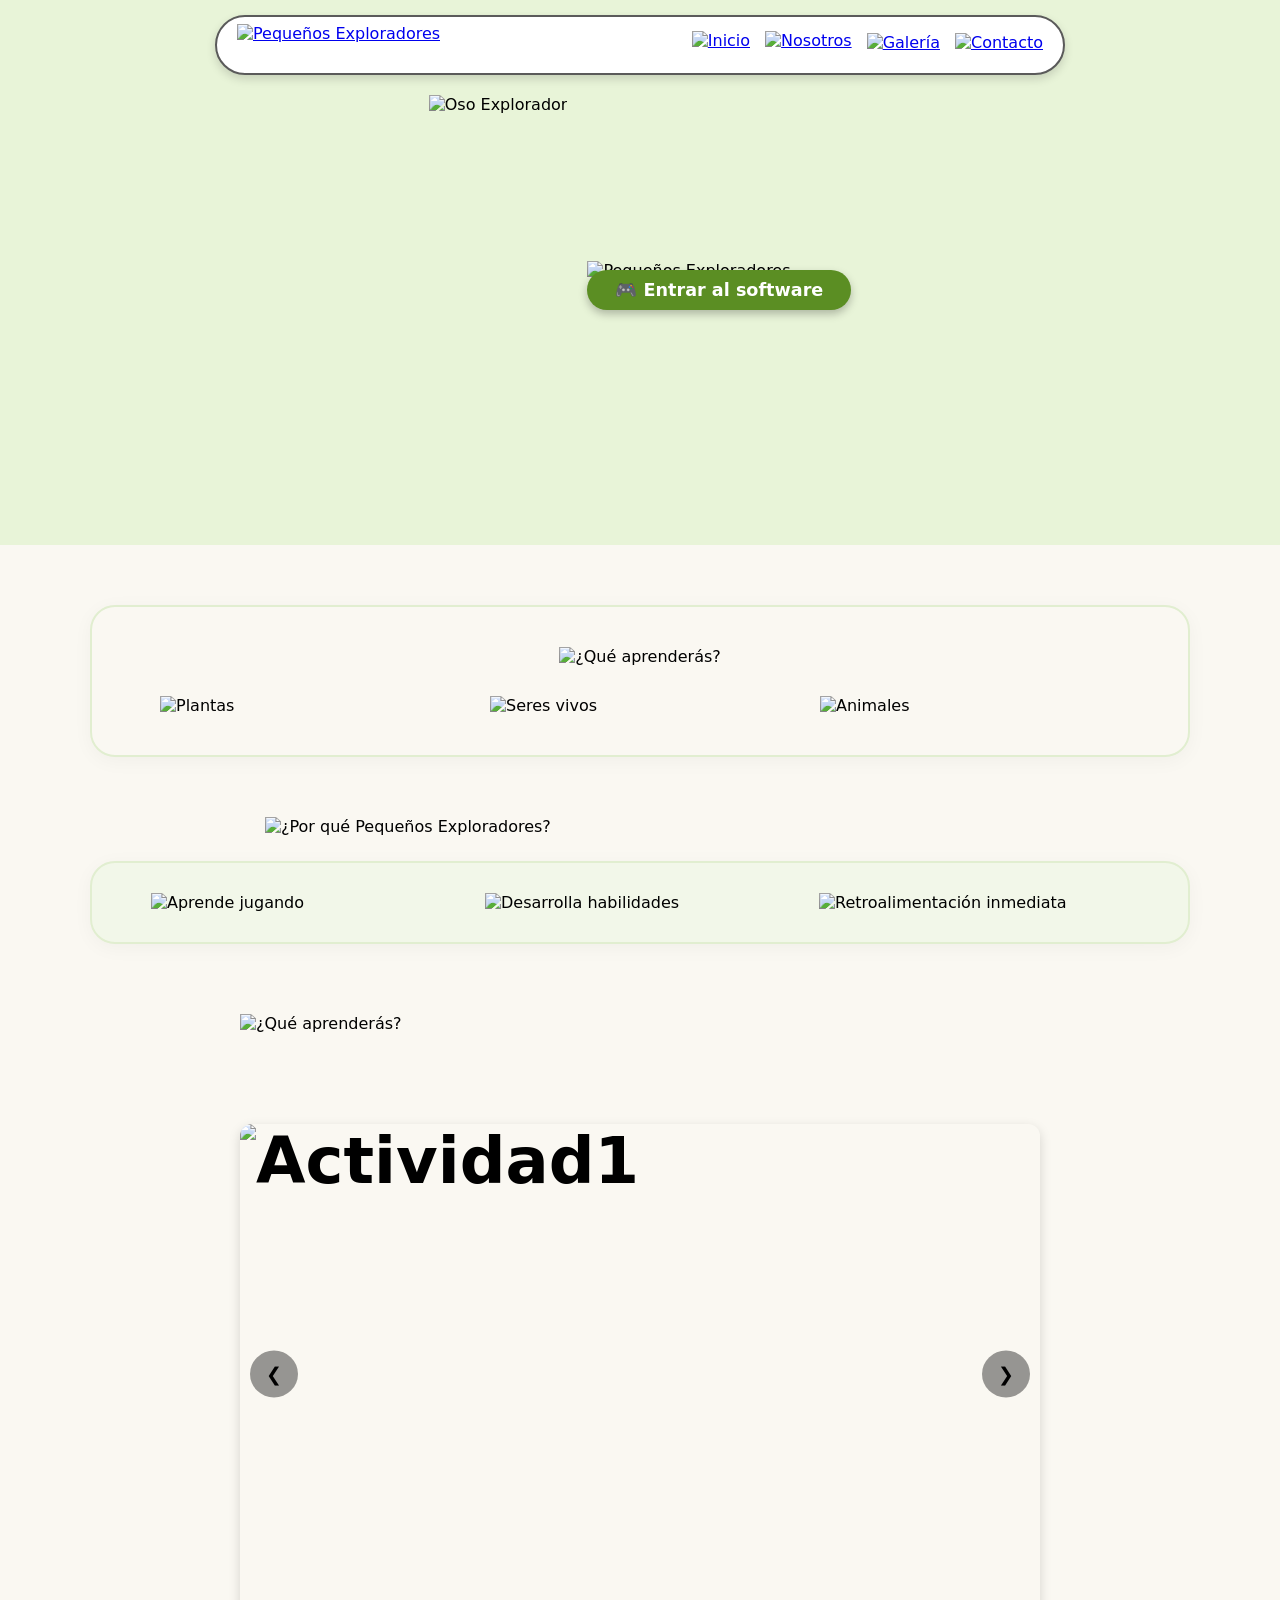
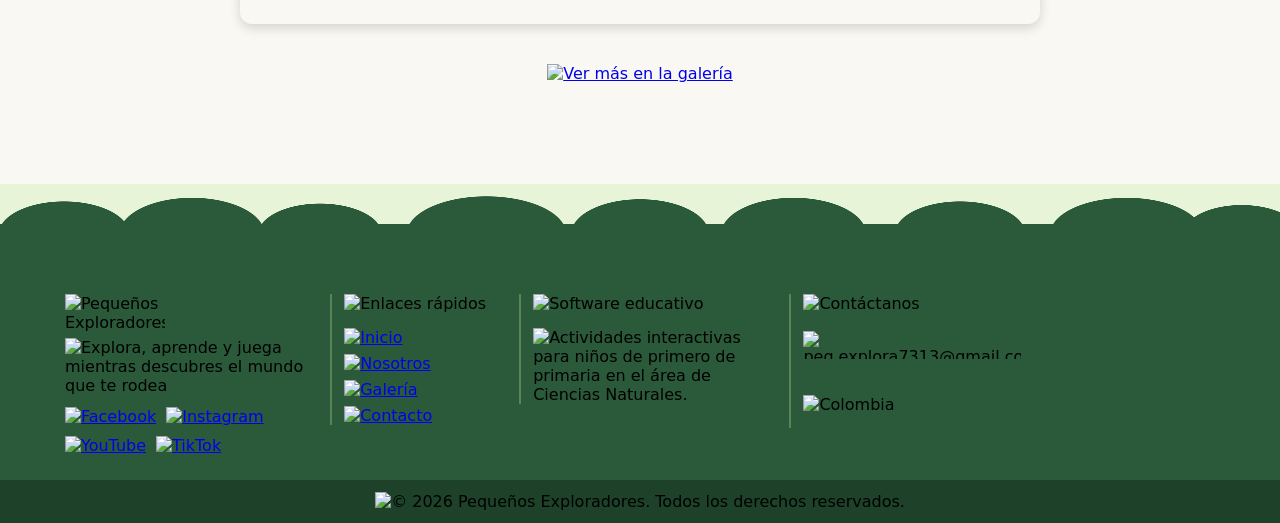
==== index.html @ e546f05a "Add files via upload" ====
<!DOCTYPE html>
<html lang="es">
<head>
  <meta charset="UTF-8">
  <meta name="viewport" content="width=device-width, initial-scale=1.0">
  <title>Pequeños Exploradores</title>
  <link rel="stylesheet" href="inicio.css">
  <link rel="stylesheet" href="queaprenderas.css">
  <link rel="stylesheet" href="porque-pequenos-exploradores.css">
  <link rel="stylesheet" href="carrucel.css">
  <link rel="stylesheet" href="footer.css">
  <link rel="logo" href="img/Isotipo.png">
</head>

<body>

  <!-- BARRA DE NAVEGACIÓN SUPERIOR -->
  <header class="header-container">
    <nav class="navbar">
      
      <!-- Isotipo del osito a la izquierda -->
      <div class="logo">
        <a href="index.html">
          <img src="img/isotopo h.png" alt="Pequeños Exploradores" class="img-isotipo">
        </a>
      </div>

      <!-- Menú de botones a la derecha -->
      <ul class="nav-links">
        <li>
          <a href="index.html">
            <img src="img/Inicio.png" alt="Inicio" class="btn-inicio">
          </a>
        </li>
        <li>
          <a href="nosotros.html">
            <img src="img/Nosotros-1-.png" alt="Nosotros" class="btn-nosotros">
          </a>
        </li>
        <li>
          <a href="galeria.html">
            <img src="img/Galeria-.png" alt="Galería" class="btn-galeria">
          </a>
        </li>
        <li>
          <a href="contacto.html">
            <img src="img/Contactos.png" alt="Contacto" class="btn-contacto">
          </a>
        </li>
      </ul>
<button class="menu-toggle" aria-label="Abrir menú">
  <span></span><span></span><span></span>
</button>
    </nav>
  </header>

  <!-- ESCENA PRINCIPAL -->
  <main class="escena-container">
    
    <!-- Oso a la izquierda (Cuadro azul izquierdo) -->
    <div class="posicion-oso">
      <img src="img/Oso-1-Mascota.png" alt="Oso Explorador" class="img-oso">
    </div>

    <!-- Letrero + Botón a la derecha (Cuadro azul derecho) -->
    <div class="posicion-letrero">
      <img src="img/Titulo-Pequenos-exploradores.png" alt="Pequeños Exploradores" class="img-letrero">
      
      <a href="https://peque-os-exploradores.netlify.app" target="_blank" class="btn-software">
        🎮 Entrar al software
      </a>
    </div>

  </main>

<!-- NUBES: el oso queda encima de esta capa -->
<div class="nubes-separador" aria-hidden="true"></div>

<!-- SECCIÓN CONTENEDORA BLANCA -->
<section class="seccion-blanca-contenedor">
  
  <!-- Contenido interno (sobre fondo blanco) -->
  <div class="contenido-aprenderas">
    
    <!-- Título -->
    <div class="aprenderas-titulo">
      <img src="img/que-aprenderas.png" alt="¿Qué aprenderás?" height="200px">
    </div>

    <!-- Las 3 tarjetas -->
    <div class="tarjetas-container">
      <div class="tarjeta-item">
        <img src="img/Plantas-tarjeta.png" alt="Plantas">
      </div>
      <div class="tarjeta-item">
        <img src="img/Seres-vivos-Tarjeta.png" alt="Seres vivos">
      </div>
      <div class="tarjeta-item">
        <img src="img/Animales-Tarjeta.png" alt="Animales">
      </div>
    </div>

  </div>

</section>

<section class="porque-seccion">
  <!-- Título principal de la sección -->
  <div class="porque-titulo">
    <img src="img/Por-que-pequenos-exploradores.png" alt="¿Por qué Pequeños Exploradores?">
  </div>

  <!-- Contenedor de las 3 tarjetas de características -->
  <div class="porque-grid">
    <div class="porque-card">
      <img src="img/Aprende-jugando.png" alt="Aprende jugando">
    </div>
    <div class="porque-card">
      <img src="img/Desarrolla-habilidades-.png" alt="Desarrolla habilidades">
    </div>
    <div class="porque-card">
      <img src="img/Retroalimentacion-inmediata.png" alt="Retroalimentación inmediata">
    </div>
  </div>
</section>

  <section class="actividades-seccion">
    <!-- titulo del carrucel -->
 <div class="actividades-titulo">
      <img src="img/Conoce-algunas-actividades-.png" alt="¿Qué aprenderás?" width="800px" height="80px">
 </div>

<div class="carrusel-1" id="c1">
  <div class="slides" id="slides1">
    <div class="slide">
      <img src="img/Actividad1.png" alt="Actividad1">
    </div>
    <div class="slide">
      <img src="img/Actividad2.png" alt="Actividad2">
    </div>
    <div class="slide">
      <img src="img/Actividad3.png" alt="Actividad3">
    </div>
    <div class="slide">
  <img src="img/Actividad4.png" alt="Actividad4">
</div>
  </div>
  <button class="flecha izq" onclick="moverCarrusel1(-1)">&#10094;</button>
  <button class="flecha der" onclick="moverCarrusel1(1)">&#10095;</button>
</div>
<!-- BOTÓN "VER MÁS EN LA GALERÍA" DEBAJO DEL CARRUSEL -->
<div class="seccion-galeria" style="display:flex; justify-content:center; width:100%; margin:20px 0; padding:0; position:static;">
  <a href="galeria.html">
    <img src="img/Ver-mas-en-galeria.png" alt="Ver más en la galería" class="btn-galeria-img" style="height:60px; width:auto; display:block; position:static; margin:0;">
  </a>
</div>  </section>  
       
   <!-- FOOTER -->
  <footer class="footer-principal">
    <img src="img/img-footer/Footer.png" alt="" class="footer-fondo">

    <div class="footer-contenido">

      <div class="footer-col footer-logo">
        <img src="img/img-footer/isotopo h.png" alt="Pequeños Exploradores" class="logo-footer">
        <img src="img/img-footer/Mensaje1.png" alt="Explora, aprende y juega mientras descubres el mundo que te rodea" class="mensaje-footer">

        <div class="redes">
          <a href="https://www.facebook.com/profile.php?id=61593247601145" target="_blank" rel="noopener noreferrer">
            <img src="img/img-footer/Logo-facebook.png" alt="Facebook">
          </a>
          <a href="https://www.instagram.com/peq.explora7313" target="_blank" rel="noopener noreferrer">
            <img src="img/img-footer/Logo-instagram.png" alt="Instagram">
          </a>
          <a href="https://www.youtube.com/feed/you" target="_blank" rel="noopener noreferrer">
            <img src="img/img-footer/Logo-youtube.png" alt="YouTube">
          </a>
          <a href="https://www.tiktok.com/foryou?lang=es" target="_blank" rel="noopener noreferrer">
            <img src="img/img-footer/Logo-tiktok.png" alt="TikTok">
          </a>
        </div>
      </div>

      <div class="footer-col footer-divisor">
        <img src="img/img-footer/Enlaces-rapidos.png" alt="Enlaces rápidos" class="titulo-footer">
        <ul class="lista-footer">
          <li><a href="index.html"><img src="img/img-footer/Inicio2.png" alt="Inicio"></a></li>
          <li><a href="nosotros.html"><img src="img/img-footer/Nosotros2.png" alt="Nosotros"></a></li>
          <li><a href="galeria.html"><img src="img/img-footer/Galeria2.png" alt="Galería"></a></li>
          <li><a href="contacto.html"><img src="img/img-footer/Contacto2.png" alt="Contacto"></a></li>
        </ul>
      </div>

      <div class="footer-col footer-divisor footer-centrado">
        <img src="img/img-footer/Software-educativo.png" alt="Software educativo" class="titulo-footer">
        <img src="img/img-footer/Mensaje2.png" alt="Actividades interactivas para niños de primero de primaria en el área de Ciencias Naturales." class="texto-footer-img">
      </div>

      <div class="footer-col footer-divisor">
        <img src="img/img-footer/Contactanos.png" alt="Contáctanos" class="titulo-footer">
        <img src="img/img-footer/Correo.png" alt="peq.explora7313@gmail.com" class="correo-item-img">
        <img src="img/img-footer/Celular.png" alt="" class="contacto-item-img">
        <img src="img/img-footer/Ubicacion.png" alt="Colombia" class="ubicación-item-img">
      </div>

      <img src="img/img-footer/Imagen.png" alt="" class="footer-decoracion">
    </div>

    <div class="footer-copyright">
      <img src="img/img-footer/Derechos-reservados.png" alt="© 2026 Pequeños Exploradores. Todos los derechos reservados.">
    </div>
  </footer>

  <!-- EL SCRIPT SIEMPRE AL FINAL -->
  <script src="inicio.js"></script>

  <script>
  const boton = document.querySelector('.menu-toggle');
  const menu = document.querySelector('.nav-links');

  boton.addEventListener('click', () => {
    boton.classList.toggle('activo');
    menu.classList.toggle('abierto');
  });

  menu.querySelectorAll('a').forEach(a => a.addEventListener('click', () => {
    boton.classList.remove('activo');
    menu.classList.remove('abierto');
  }));
</script>
</body>
</html>
---- inicio.css ----
* {
  margin: 0;
  padding: 0;
  box-sizing: border-box;
}

img {
  max-width: 100%;
  height: auto;
}


html {
  scroll-behavior: smooth;
}

body {
  width: 100%;
  min-height: 100vh;
  /* Color continuo debajo del paisaje (evita que se corte el fondo) */
  background-color: #e8f4d8;
  background-image: url("img/Fondo-estatico-.png");
  background-size: 100% auto;
  background-position: center top;
  background-repeat: no-repeat;
  background-attachment: scroll;
  /* El paisaje se ve completo en la zona del hero */

  overflow-x: hidden;
  font-family: system-ui, -apple-system, sans-serif;
}

/* Capa de paisaje solo en la zona superior (hero) */
.hero-fondo {
  position: relative;
  width: 100%;
  background: transparent;
}

/* --- BARRA DE NAVEGACIÓN --- */
.header-container {
  width: 100%;
  display: flex;
  justify-content: center;
  padding-top: 15px;
  position: relative;
  z-index: 100;
}

.navbar {
  background-color: #ffffff;
  border: 2px solid #5a5a5a;
  border-radius: 50px;
  width: 90%;
  max-width: 850px;
  height: 60px;
  display: flex;
  align-items: center;
  justify-content: space-between;
  padding: 0 20px;
  box-shadow: 0 4px 10px rgba(0, 0, 0, 0.15);
}

.logo {
  display: flex;
  align-items: center;
}

.img-isotipo {
  height: 42px;
  width: auto;
  display: block;
}

.nav-links {
  display: flex;
  align-items: center;
  gap: 15px;
  list-style: none;
}

.nav-links img {
  width: auto;
  display: block;
  transition: transform 0.2s ease;
}

.nav-links img:hover {
  transform: scale(1.08);
}

.btn-inicio { height: 29px; }
.btn-nosotros { height: 29px;px; }
.btn-galeria { height: 24px; }
.btn-contacto { height: 24px; }

/* Botón hamburguesa: oculto en escritorio */
.menu-toggle {
  display: none;
  background: none;
  border: none;
  cursor: pointer;
  padding: 8px;
  width: 42px;
  height: 42px;
  flex-direction: column;
  justify-content: center;
  gap: 5px;
}

.menu-toggle span {
  display: block;
  height: 3px;
  background: #5a5a5a;
  border-radius: 3px;
  transition: transform 0.25s ease, opacity 0.25s ease;
}

.menu-toggle.activo span:nth-child(1) { transform: translateY(8px) rotate(45deg); }
.menu-toggle.activo span:nth-child(2) { opacity: 0; }
.menu-toggle.activo span:nth-child(3) { transform: translateY(-8px) rotate(-45deg); }

/* --- ESCENA PRINCIPAL (OSO + LETRERO) --- */
.escena-container {
  width: 100%;
  max-width: 1100px;
  margin: 20px auto 0 auto;
  display: flex;
  justify-content: center;
  align-items: center;
  gap: 20px;
  padding: 0 15px 40px;
  position: relative;
  z-index: 5; /* oso y letrero por delante de las nubes */
}

.posicion-oso {
  flex: 0 0 auto;
}

.img-oso {
  height: 380px;
  max-height: 380px;
  width: auto;
  display: block;
  max-width: 100%;
}

.posicion-letrero {
  flex: 0 0 auto;
  display: flex;
  flex-direction: column;
  align-items: center;
  max-width: 520px;
  z-index: 1;
}

.img-letrero {
  width: 100%;
  height: auto;
  display: block;
}

/* BOTÓN VERDE */
.btn-software {
  margin-top: -10px;
  background-color: #5b8e23;
  color: #ffffff;
  font-weight: bold;
  font-size: 1.1rem;
  padding: 10px 28px;
  border-radius: 25px;
  text-decoration: none;
  display: inline-flex;
  align-items: center;
  gap: 10px;
  box-shadow: 0 4px 8px rgba(0, 0, 0, 0.25);
  transition: transform 0.2s ease;
}

.btn-software:hover {
  transform: scale(1.05);
}

/* --- NUBES: capa separada, DEBAJO del oso --- */
.nubes-separador {
  position: relative;
  width: 100%;
  height: 100px;
  margin-top: -50px; /* solapa solo el borde inferior del paisaje */
  z-index: 3;
  pointer-events: none;
  overflow: visible;
}

.nubes-separador::before {
  content: "";
  position: absolute;
  left: 0;
  right: 0;
  top: 0;
  height: 120px;
  background: url("img/Fondo-blanco-nubes.png") center top / 100% auto no-repeat;
  z-index: 1;
}

/* Contenido debajo de las nubes */
.seccion-blanca-contenedor {
  position: relative;
  background-color: #faf8f2;
  margin-top: -40px;
  padding-top: 50px;
  z-index: 2;
}

.seccion-blanca-contenedor::before {
  content: none; /* las nubes van en .nubes-separador */
}

.seccion-blanca-contenedor > * {
  position: relative;
  z-index: 3;
}

.contenido-continuo {
  background-color: #faf8f2;
  width: 100%;
  position: relative;
  z-index: 2;
}

/* OSO ENCIMA de todo (nubes y contenido) */
.escena-container {
  position: relative;
  z-index: 20 !important;
  padding-bottom: 20px;
}
.posicion-oso,
.img-oso {
  position: relative;
  z-index: 21;
}
.posicion-letrero {
  position: relative;
  z-index: 21;
}

/* ========== TABLET ========== */
@media (max-width: 1024px) {
  .escena-container {
    max-width: 95%;
    gap: 15px;
  }
  .img-oso {
    height: 320px;
    max-height: 320px;
  }
  .posicion-letrero {
    max-width: 420px;
  }
  .btn-software {
    font-size: 1rem;
    padding: 9px 22px;
  }
}

/* ========== CELULAR / MÓVIL ========== */
@media (max-width: 770px) {
  body {
    background-attachment: scroll;
    background-size: 100% auto;
  }

  .navbar {
    position: relative;
    height: 56px;
    width: 94%;
  }

  .menu-toggle {
    display: flex;
  }

  .nav-links {
    display: none;
    position: absolute;
    top: calc(100% + 10px);
    left: 0;
    right: 0;
    flex-direction: column;
    gap: 18px;
    padding: 18px 0;
    background: #ffffff;
    border: 2px solid #5a5a5a;
    border-radius: 25px;
    box-shadow: 0 4px 10px rgba(0, 0, 0, 0.15);
    z-index: 100;
  }

  .nav-links.abierto {
    display: flex;
  }

  .nav-links img {
    height: 28px !important;
  }

  /* Escena: oso arriba, letrero abajo */
  .escena-container {
    flex-direction: column;
    width: 100%;
    padding: 10px 15px;
    gap: 8px;
  }

  .img-oso {
    height: auto !important;
    max-height: 240px !important;
    margin: 0 auto;
  }

  .posicion-letrero {
    width: 100%;
    max-width: 100%;
  }

  .btn-software {
    margin-top: 10px;
    font-size: 1rem;
  }

  .nubes-separador {
    height: 70px;
    margin-top: -30px;
  }
  .nubes-separador::before {
    height: 90px;
  }
}

@media (max-width: 480px) {
  .img-oso {
    max-height: 200px !important;
  }
  .navbar {
    height: 52px;
    padding: 0 12px;
  }
  .img-isotipo {
    height: 36px;
  }
  .btn-software {
    font-size: 0.95rem;
    padding: 8px 20px;
  }
}

/* Pantallas grandes / TV */
@media (min-width: 1400px) {
  .escena-container {
    max-width: 1200px;
    gap: 30px;
  }
  .img-oso {
    height: 420px;
    max-height: 420px;
  }
  .posicion-letrero {
    max-width: 560px;
  }
}
---- queaprenderas.css ----
/* --- ZONA DE CONTENIDO CONTINUA (después del hero) --- */
.seccion-blanca-contenedor {
  width: 100%;
  position: relative;
  margin-top: 0;
  padding-top: 60px;
  padding-bottom: 10px;
  z-index: 10;
  /* Fondo continuo crema: evita que se vea el paisaje cortado entre secciones */
  background-color: #faf8f2;
}

.contenido-aprenderas {
  background-color: #faf8f2;
  border: 2px solid #e1eed0;
  border-radius: 25px;
  width: 100%;
  max-width: 1100px;
  height: auto;
  margin: 0 auto 30px auto;
  padding: 40px 20px;
  box-sizing: border-box;
  display: flex;
  flex-direction: column;
  align-items: center;
  gap: 30px;
  box-shadow: 0 4px 20px rgba(0,0,0,0.04);
}

.aprenderas-titulo img {
  max-width: 500px;
  width: 100%;
  height: auto;
  display: block;
}

.tarjetas-container {
  display: flex;
  justify-content: center;
  align-items: center;
  gap: 30px;
  max-width: 1050px;
  width: 100%;
  flex-wrap: wrap;
}

.tarjeta-item {
  flex: 1 1 260px;
  max-width: 300px;
  display: flex;
  justify-content: center;
  transition: transform 0.25s ease;
}

.tarjeta-item img {
  width: 100%;
  height: auto;
  display: block;
}

.tarjeta-item:hover {
  transform: translateY(-8px);
}

/* ========== RESPONSIVE ========== */
@media (max-width: 1024px) {
  .contenido-aprenderas {
    max-width: 95%;
    padding: 30px 15px;
  }
  .tarjetas-container { gap: 20px; }
  .tarjeta-item { max-width: 280px; }
}

@media (max-width: 768px) {
  .seccion-blanca-contenedor {
    padding-top: 40px;
  }
  .tarjetas-container {
    flex-direction: column;
    align-items: center;
    gap: 25px;
  }
  .tarjeta-item {
    max-width: 280px;
    width: 90%;
    flex: none;
  }
  .aprenderas-titulo img { max-width: 90%; }
  .contenido-aprenderas {
    padding: 25px 12px;
    gap: 20px;
  }
}

@media (max-width: 480px) {
  .tarjeta-item { max-width: 240px; }
}
---- porque-pequenos-exploradores.css ----
/* SECCIÓN ¿POR QUÉ? - continúa el fondo crema */
.porque-seccion {
  width: 100%;
  max-width: none;
  margin: 0 auto;
  background-color: #faf8f2; /* mismo color continuo */
  border: none;
  border-radius: 0;
  padding: 20px 20px 40px;
  display: flex;
  flex-direction: column;
  align-items: center;
  gap: 25px;
  box-sizing: border-box;
}

/* Tarjeta interior con borde suave */
.porque-seccion > .porque-titulo,
.porque-seccion > .porque-grid {
  max-width: 1100px;
  width: 100%;
}

.porque-titulo {
  width: 100%;
  display: flex;
  justify-content: center;
}

.porque-titulo img {
  max-width: 750px;
  width: 100%;
  height: auto;
  display: block;
}

.porque-grid {
  display: flex;
  justify-content: center;
  align-items: stretch;
  flex-wrap: wrap;
  gap: 24px;
  width: 100%;
  max-width: 1100px;
  box-sizing: border-box;
  background-color: #f2f7e9;
  border: 2px solid #e1eed0;
  border-radius: 25px;
  padding: 30px 20px;
  box-shadow: 0 4px 20px rgba(0,0,0,0.04);
}

.porque-card {
  flex: 1 1 280px;
  max-width: 310px;
  display: flex;
  justify-content: center;
  transition: transform 0.25s ease;
}

.porque-card:hover {
  transform: translateY(-6px);
}

.porque-card img {
  width: 100%;
  height: auto;
  display: block;
  object-fit: contain;
}

/* ========== RESPONSIVE ========== */
@media (max-width: 1024px) {
  .porque-grid {
    max-width: 95%;
    gap: 20px;
  }
}

@media (max-width: 768px) {
  .porque-seccion {
    padding: 15px 12px 30px;
    gap: 18px;
  }
  .porque-titulo img {
    max-width: 95%;
  }
  .porque-grid {
    flex-direction: column;
    align-items: center;
    gap: 22px;
    padding: 20px 12px;
  }
  .porque-card {
    max-width: 280px;
    width: 90%;
    flex: none;
  }
}

@media (max-width: 480px) {
  .porque-card {
    max-width: 240px;
  }
}
---- carrucel.css ----
.carrusel-1 {
  position: relative;
  max-width: 800px;
  margin: 0 auto;
  overflow: hidden;
  border-radius: 12px;
  box-shadow: 0 4px 12px rgba(0,0,0,0.15);
}

.carrusel-1 .slides {
  display: flex;
  transition: transform 0.5s ease-in-out;
}

.carrusel-1 .slide {
  min-width: 100%;
  height: 500px;
  display: flex;
  align-items: center;
  justify-content: center;
  font-size: 4rem;
  font-weight: bold;
}
.carrusel-1 .slide img {
  width: 100%;
  height: 100%;
  object-fit: contain;
  display: block;
}

.carrusel-1 .flecha {
  position: absolute;
  top: 50%;
  transform: translateY(-50%);
  background: rgba(0,0,0,0.4);
  border: none;
  padding: 12px 16px;
  cursor: pointer;
  font-size: 1.2rem;
  border-radius: 50%;
}

.carrusel-1 .flecha.izq { left: 10px; }
.carrusel-1 .flecha.der { right: 10px; }

.actividades-titulo {
  display: flex;
  justify-content: center; /* Centra todo el contenido internamente */
  width: 100%;
  margin: 20px 0;
}

.actividades-titulo img {
  max-width: 100%;
  height: auto;
}
/* ========== RESPONSIVE CARRUSEL ========== */
@media (max-width: 1024px) {
  .carrusel-1 {
    max-width: 90%;
  }
  .carrusel-1 .slide {
    height: 420px;
  }
}

@media (max-width: 768px) {
  .carrusel-1 {
    max-width: 95%;
    border-radius: 10px;
  }
  .carrusel-1 .slide {
    height: 280px;
  }
  .carrusel-1 .flecha {
    padding: 8px 12px;
    font-size: 1rem;
  }
  .actividades-titulo img {
    max-width: 95%;
  }
}

@media (max-width: 480px) {
  .carrusel-1 .slide {
    height: 220px;
  }
}

/* Zona de actividades: fondo continuo crema */
.actividades-seccion {
  width: 100%;
  background-color: #faf8f2;
  margin: 0;
  padding: 20px 15px 40px;
  box-sizing: border-box;
  display: flex;
  flex-direction: column;
  align-items: center;
  gap: 20px;
}

.actividades-titulo {
  display: flex;
  justify-content: center;
  width: 100%;
  margin: 10px 0;
}

.actividades-titulo img {
  max-width: 100%;
  height: auto;
}

.seccion-galeria {
  background-color: #faf8f2;
  width: 100%;
  display: flex;
  justify-content: center;
  padding: 10px 0 30px;
}
---- footer.css ----
/* ========== FOOTER (verde + onda superior tipo nubes) ========== */
.footer-principal {
  position: relative;
  margin-top: 40px;
  width: 100%;
  overflow: visible;
  box-sizing: border-box;
  background-color: #2a5a3a;
  padding-top: 55px;
  padding-bottom: 0;
}

/* Onda / nubes verdes en la parte superior del footer */
.footer-principal::before {
  content: "";
  position: absolute;
  left: 0;
  right: 0;
  top: -45px;
  height: 55px;background:
    radial-gradient(ellipse 90px 45px at 5% 100%, #2a5a3a 72%, transparent 73%),
    radial-gradient(ellipse 100px 50px at 15% 100%, #2a5a3a 72%, transparent 73%),
    radial-gradient(ellipse 85px 42px at 25% 100%, #2a5a3a 72%, transparent 73%),
    radial-gradient(ellipse 110px 52px at 38% 100%, #2a5a3a 72%, transparent 73%),
    radial-gradient(ellipse 95px 48px at 50% 100%, #2a5a3a 72%, transparent 73%),
    radial-gradient(ellipse 100px 50px at 62% 100%, #2a5a3a 72%, transparent 73%),
    radial-gradient(ellipse 90px 45px at 75% 100%, #2a5a3a 72%, transparent 73%),
    radial-gradient(ellipse 105px 50px at 88% 100%, #2a5a3a 72%, transparent 73%),
    radial-gradient(ellipse 80px 40px at 97% 100%, #2a5a3a 72%, transparent 73%);
  z-index: 2;
  pointer-events: none;
}

/* Imagen de fondo (si aporta textura); el verde sólido garantiza contraste */
.footer-fondo {
  position: absolute;
  top: 0;
  left: 0;
  width: 100%;
  height: 100%;
  object-fit: cover;
  object-position: top center;
  z-index: 0;
  pointer-events: none;
  opacity: 0; /* usamos el verde + onda CSS para que siempre se vea bien */
}

.footer-contenido {
  position: relative;
  z-index: 3;
  display: flex;
  align-items: flex-start;
  justify-content: space-between;
  flex-wrap: wrap;
  padding: 15px 20px 25px;
  gap: 15px;
  box-sizing: border-box;
  max-width: 1200px;
  margin: 0 auto;
}

.footer-col {
  display: flex;
  flex-direction: column;
  align-items: flex-start;
  flex: 1;
  min-width: 0;
}

.footer-logo {
  flex: 0 0 22%;
  padding-left: 5px;
  align-items: flex-start;
}

.footer-divisor {
  padding-left: 12px;
  border-left: 2px solid rgba(180, 210, 140, 0.35);
}

.footer-centrado {
  align-items: flex-start;
  text-align: left;
}

.footer-contenido > :nth-child(2) { flex: 0 0 15%; }
.footer-contenido > :nth-child(3) { flex: 0 0 22%; }
.footer-contenido > :nth-child(4) { flex: 0 0 20%; }

.logo-footer {
  width: 100px;
  max-width: 100%;
  height: auto;
}

.mensaje-footer {
  width: 100%;
  max-width: 250px;
  height: auto;
  margin-top: 6px;
}

.titulo-footer {
  height: 24px;
  width: auto;
  max-width: 100%;
  margin-bottom: 10px;
  display: block;
}

.redes {
  display: flex;
  gap: 10px;
  margin-top: 12px;
  flex-wrap: wrap;
}

.redes img {
  width: 28px;
  height: 28px;
}

.lista-footer {
  list-style: none;
  padding: 0;
  margin: 0;
  display: flex;
  flex-direction: column;
  align-items: flex-start;
  gap: 7px;
}

.lista-footer img {
  height: 20px;
  width: auto;
  max-width: 100%;
}

.lista-footer a {
  display: inline-block;
  transition: transform 0.2s ease;
}

.lista-footer a:hover {
  transform: translateX(3px);
}

.texto-footer-img {
  width: 100%;
  max-width: 250px;
  height: auto;
}

.correo-item-img {
  height: 28px;
  width: auto;
  max-width: 100%;
  margin: 3px 0;
}

.contacto-item-img {
  height: 24px;
  width: auto;
  max-width: 100%;
  margin: 3px 0;
}

.ubicación-item-img,
.ubicacion-item-img {
  height: 30px;
  width: auto;
  max-width: 100%;
  margin: 3px 0;
}

.footer-decoracion {
  width: 150px;
  max-width: 28%;
  flex-shrink: 0;
  margin-left: auto;
  margin-right: 1%;
  height: auto;
  align-self: center;
}

.footer-copyright {
  text-align: center;
  padding: 12px 10px;
  position: relative;
  z-index: 3;
  background-color: #1e4229;
}

.footer-copyright img {
  height: 28px;
  width: auto;
  max-width: 95%;
}

/* ========== TABLET ========== */
@media (max-width: 1024px) {
  .footer-contenido {
    gap: 20px;
    padding: 20px 18px 28px;
  }

  .footer-logo {
    flex: 0 0 100%;
    padding-left: 0;
  }

  .footer-contenido > :nth-child(2),
  .footer-contenido > :nth-child(3),
  .footer-contenido > :nth-child(4) {
    flex: 1 1 40%;
    min-width: 150px;
  }

  .footer-divisor {
    border-left: none;
    padding-left: 0;
  }

  .footer-decoracion {
    width: 120px;
    margin: 8px auto 0;
  }
}

/* ========== MÓVIL ========== */
@media (max-width: 768px) {
  .footer-principal {
    padding-top: 40px;
    margin-top: 30px;
  }

  .footer-principal::before {
    top: -35px;
    height: 45px;
  }

  .footer-fondo {
    display: none;
  }

  .footer-contenido {
    flex-direction: column;
    align-items: center;
    text-align: center;
    gap: 26px;
    padding: 18px 16px 28px;
  }

  .footer-col {
    align-items: center;
    width: 100%;
    max-width: 300px;
  }

  .footer-logo {
    flex: none;
    padding-left: 0;
    align-items: center;
  }

  .footer-divisor {
    padding-left: 0;
    border-left: none;
  }

  .footer-centrado {
    align-items: center;
    text-align: center;
  }

  .lista-footer {
    align-items: center;
  }

  .redes {
    justify-content: center;
  }

  .footer-decoracion {
    width: 130px;
    max-width: 45%;
    margin: 4px auto 0;
  }

  .mensaje-footer,
  .texto-footer-img {
    width: 100%;
    max-width: 270px;
    margin-left: auto;
    margin-right: auto;
  }

  .titulo-footer {
    height: 22px;
    margin-left: auto;
    margin-right: auto;
  }

  .correo-item-img,
  .contacto-item-img,
  .ubicación-item-img,
  .ubicacion-item-img {
    margin-left: auto;
    margin-right: auto;
  }

  .footer-copyright {
    padding: 12px 8px;
  }

  .footer-copyright img {
    height: 24px;
  }
}

@media (max-width: 480px) {
  .logo-footer { width: 70px; }
  .redes img { width: 26px; height: 26px; }
  .titulo-footer { height: 20px; }
  .footer-decoracion { width: 100px; }
  .mensaje-footer,
  .texto-footer-img { max-width: 230px; }
}
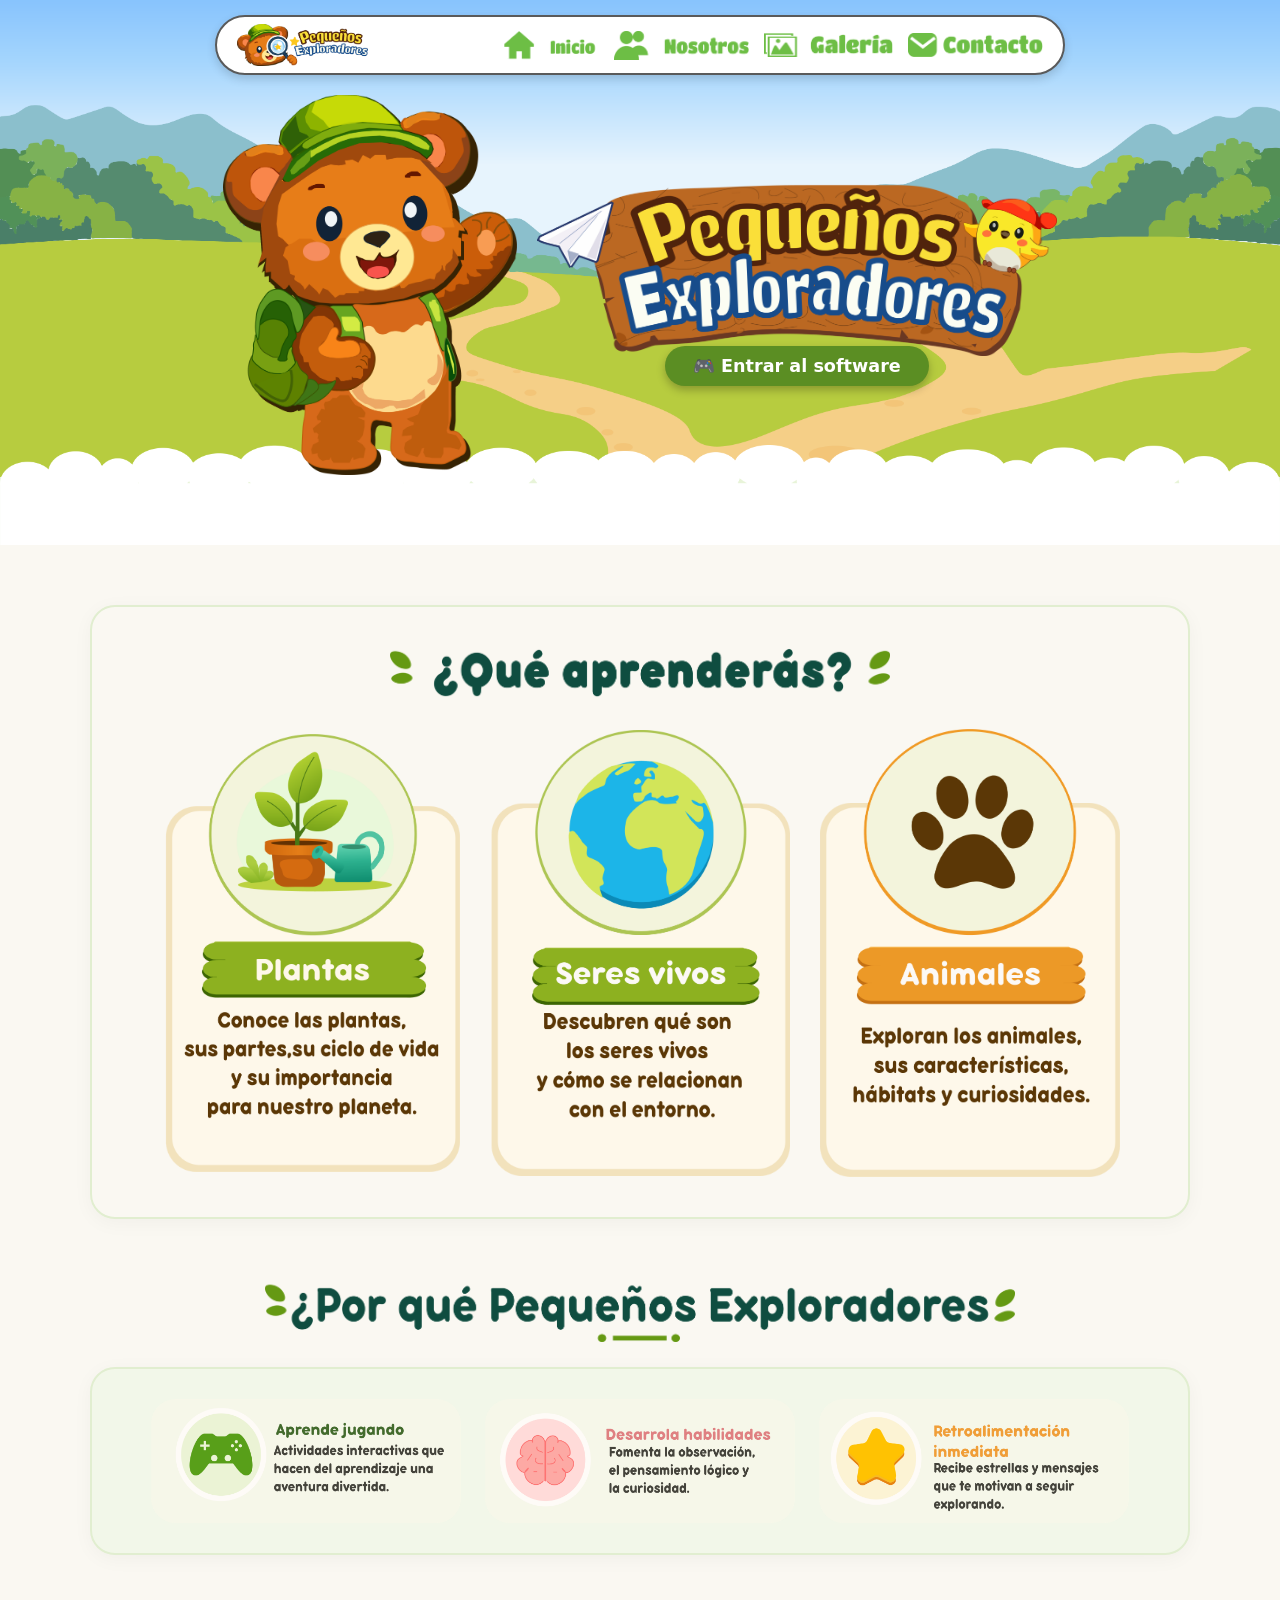
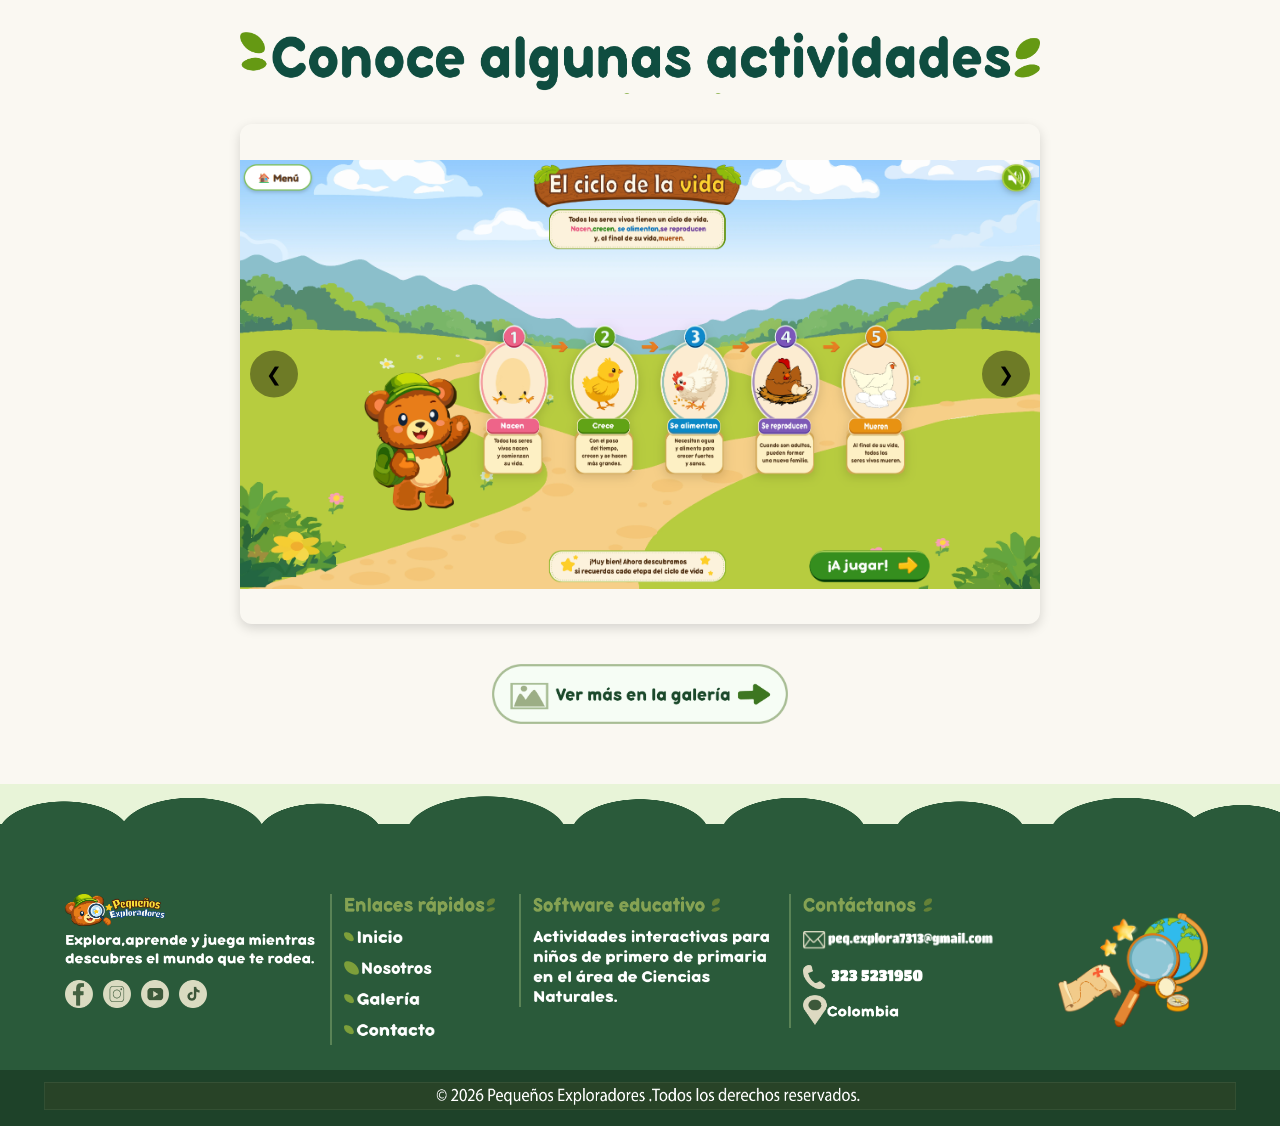
==== commit 1d3b7256: "Change logo link to favicon in index.html" ====
--- a/index.html
+++ b/index.html
@@ -9,7 +9,7 @@
   <link rel="stylesheet" href="porque-pequenos-exploradores.css">
   <link rel="stylesheet" href="carrucel.css">
   <link rel="stylesheet" href="footer.css">
-  <link rel="logo" href="img/Isotipo.png">
+  <link rel="icon" href="img/Isotipo.ico">
 </head>
 
 <body>
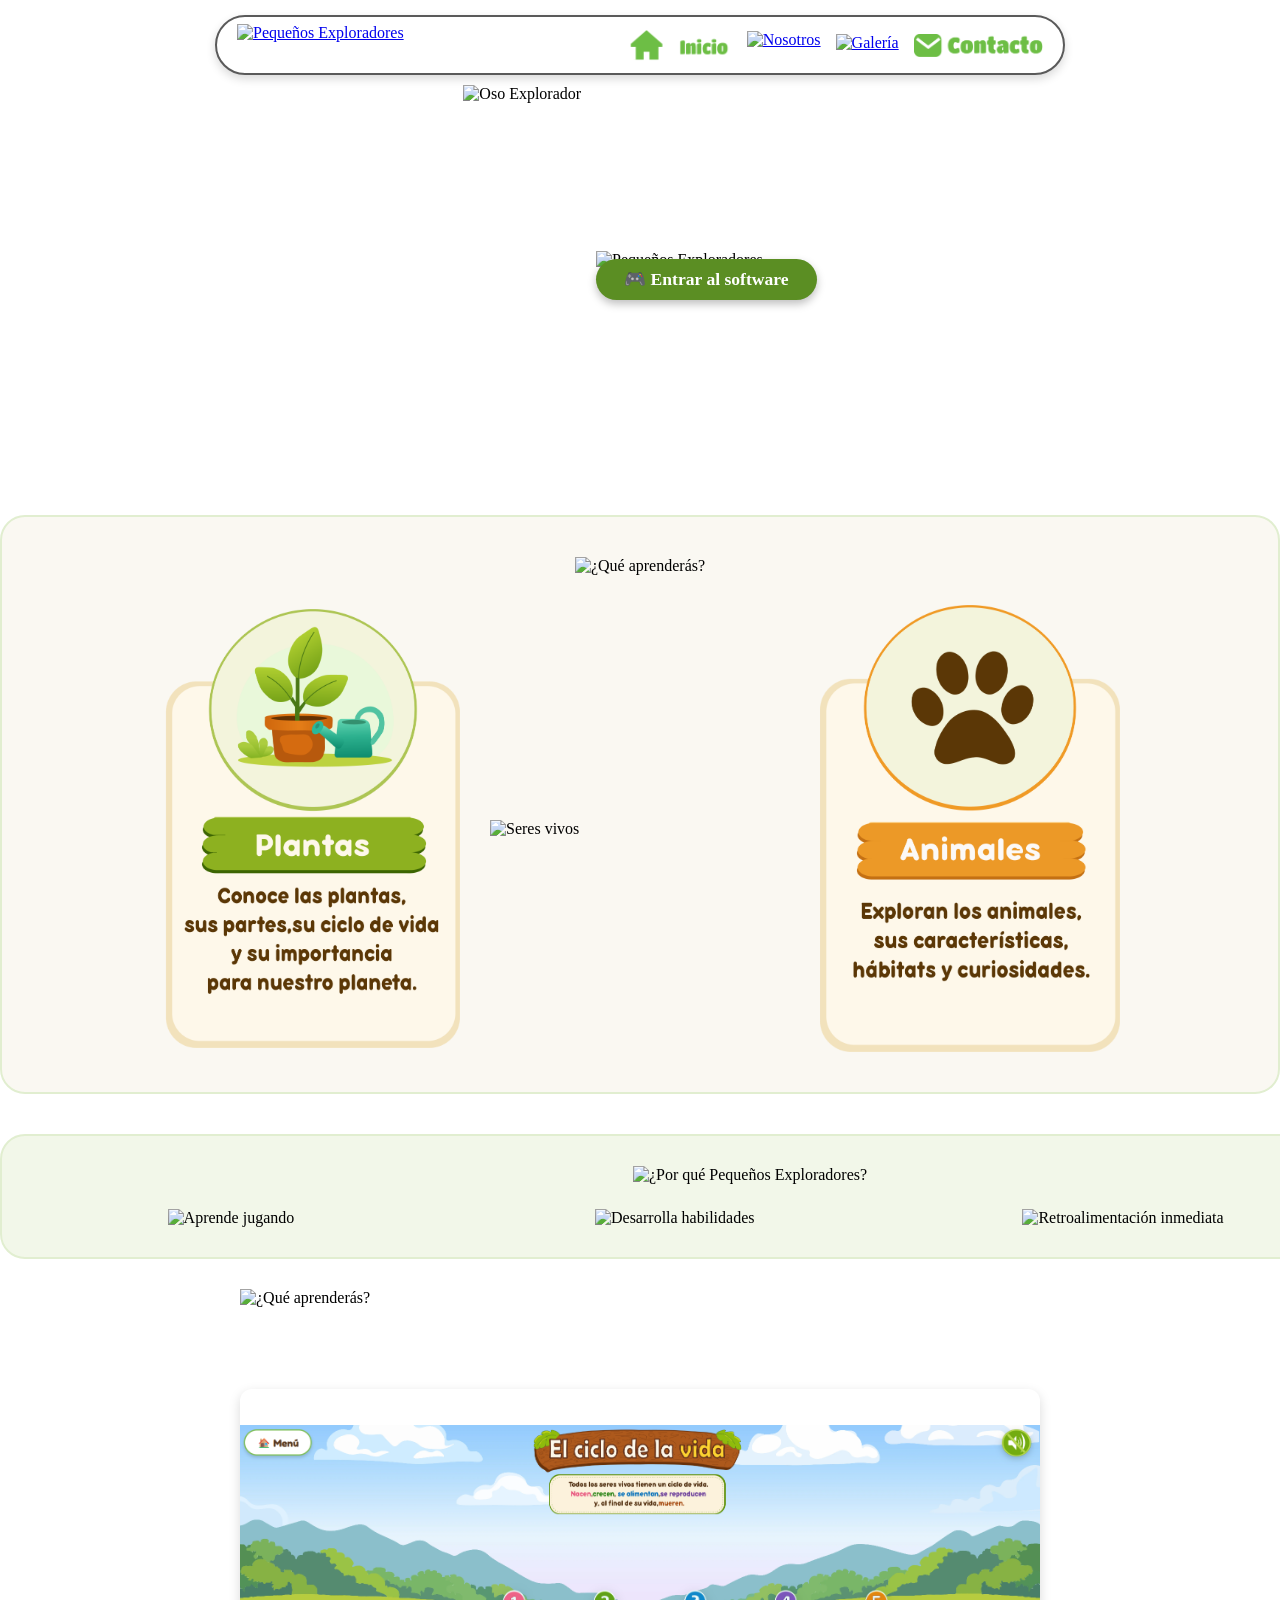
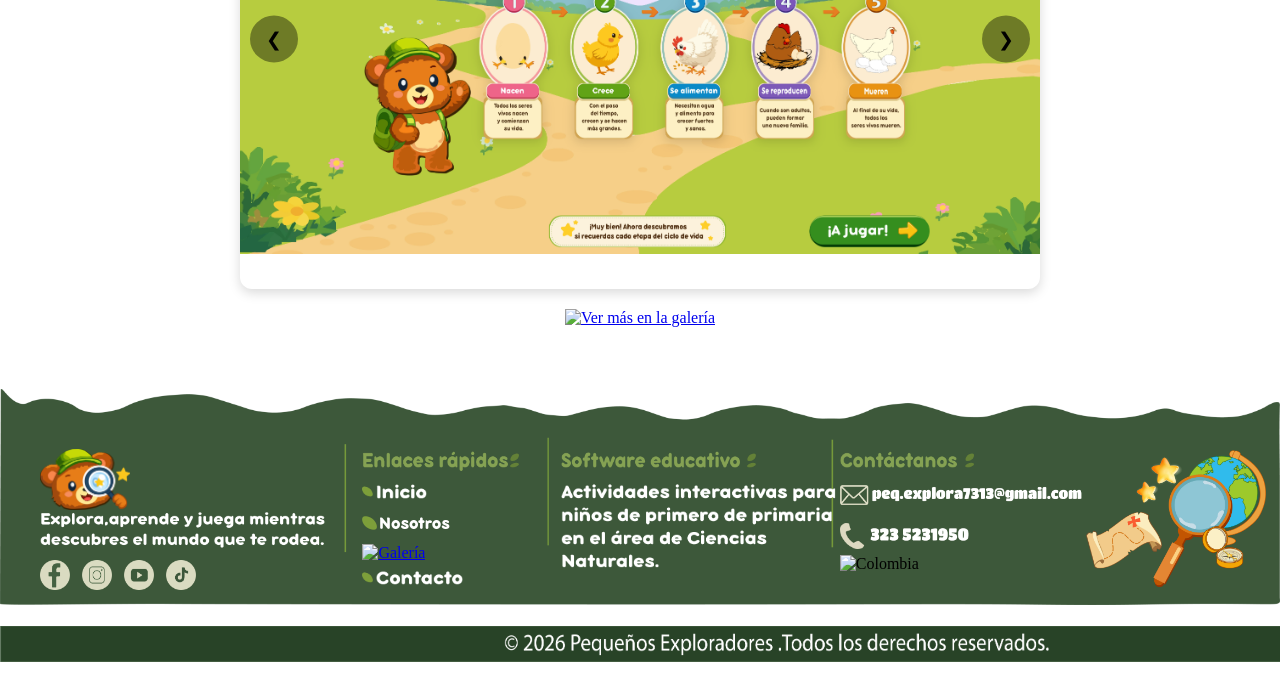
==== commit b6a6c6e5: "Add files via upload" ====
--- a/index.html
+++ b/index.html
@@ -1,232 +1,212 @@
-<!DOCTYPE html>
-<html lang="es">
-<head>
-  <meta charset="UTF-8">
-  <meta name="viewport" content="width=device-width, initial-scale=1.0">
-  <title>Pequeños Exploradores</title>
-  <link rel="stylesheet" href="inicio.css">
-  <link rel="stylesheet" href="queaprenderas.css">
-  <link rel="stylesheet" href="porque-pequenos-exploradores.css">
-  <link rel="stylesheet" href="carrucel.css">
-  <link rel="stylesheet" href="footer.css">
-  <link rel="icon" href="img/Isotipo.ico">
-</head>
-
-<body>
-
-  <!-- BARRA DE NAVEGACIÓN SUPERIOR -->
-  <header class="header-container">
-    <nav class="navbar">
-      
-      <!-- Isotipo del osito a la izquierda -->
-      <div class="logo">
-        <a href="index.html">
-          <img src="img/isotopo h.png" alt="Pequeños Exploradores" class="img-isotipo">
-        </a>
-      </div>
-
-      <!-- Menú de botones a la derecha -->
-      <ul class="nav-links">
-        <li>
-          <a href="index.html">
-            <img src="img/Inicio.png" alt="Inicio" class="btn-inicio">
-          </a>
-        </li>
-        <li>
-          <a href="nosotros.html">
-            <img src="img/Nosotros-1-.png" alt="Nosotros" class="btn-nosotros">
-          </a>
-        </li>
-        <li>
-          <a href="galeria.html">
-            <img src="img/Galeria-.png" alt="Galería" class="btn-galeria">
-          </a>
-        </li>
-        <li>
-          <a href="contacto.html">
-            <img src="img/Contactos.png" alt="Contacto" class="btn-contacto">
-          </a>
-        </li>
-      </ul>
-<button class="menu-toggle" aria-label="Abrir menú">
-  <span></span><span></span><span></span>
-</button>
-    </nav>
-  </header>
-
-  <!-- ESCENA PRINCIPAL -->
-  <main class="escena-container">
-    
-    <!-- Oso a la izquierda (Cuadro azul izquierdo) -->
-    <div class="posicion-oso">
-      <img src="img/Oso-1-Mascota.png" alt="Oso Explorador" class="img-oso">
-    </div>
-
-    <!-- Letrero + Botón a la derecha (Cuadro azul derecho) -->
-    <div class="posicion-letrero">
-      <img src="img/Titulo-Pequenos-exploradores.png" alt="Pequeños Exploradores" class="img-letrero">
-      
-      <a href="https://peque-os-exploradores.netlify.app" target="_blank" class="btn-software">
-        🎮 Entrar al software
-      </a>
-    </div>
-
-  </main>
-
-<!-- NUBES: el oso queda encima de esta capa -->
-<div class="nubes-separador" aria-hidden="true"></div>
-
-<!-- SECCIÓN CONTENEDORA BLANCA -->
-<section class="seccion-blanca-contenedor">
-  
-  <!-- Contenido interno (sobre fondo blanco) -->
-  <div class="contenido-aprenderas">
-    
-    <!-- Título -->
-    <div class="aprenderas-titulo">
-      <img src="img/que-aprenderas.png" alt="¿Qué aprenderás?" height="200px">
-    </div>
-
-    <!-- Las 3 tarjetas -->
-    <div class="tarjetas-container">
-      <div class="tarjeta-item">
-        <img src="img/Plantas-tarjeta.png" alt="Plantas">
-      </div>
-      <div class="tarjeta-item">
-        <img src="img/Seres-vivos-Tarjeta.png" alt="Seres vivos">
-      </div>
-      <div class="tarjeta-item">
-        <img src="img/Animales-Tarjeta.png" alt="Animales">
-      </div>
-    </div>
-
-  </div>
-
-</section>
-
-<section class="porque-seccion">
-  <!-- Título principal de la sección -->
-  <div class="porque-titulo">
-    <img src="img/Por-que-pequenos-exploradores.png" alt="¿Por qué Pequeños Exploradores?">
-  </div>
-
-  <!-- Contenedor de las 3 tarjetas de características -->
-  <div class="porque-grid">
-    <div class="porque-card">
-      <img src="img/Aprende-jugando.png" alt="Aprende jugando">
-    </div>
-    <div class="porque-card">
-      <img src="img/Desarrolla-habilidades-.png" alt="Desarrolla habilidades">
-    </div>
-    <div class="porque-card">
-      <img src="img/Retroalimentacion-inmediata.png" alt="Retroalimentación inmediata">
-    </div>
-  </div>
-</section>
-
-  <section class="actividades-seccion">
-    <!-- titulo del carrucel -->
- <div class="actividades-titulo">
-      <img src="img/Conoce-algunas-actividades-.png" alt="¿Qué aprenderás?" width="800px" height="80px">
- </div>
-
-<div class="carrusel-1" id="c1">
-  <div class="slides" id="slides1">
-    <div class="slide">
-      <img src="img/Actividad1.png" alt="Actividad1">
-    </div>
-    <div class="slide">
-      <img src="img/Actividad2.png" alt="Actividad2">
-    </div>
-    <div class="slide">
-      <img src="img/Actividad3.png" alt="Actividad3">
-    </div>
-    <div class="slide">
-  <img src="img/Actividad4.png" alt="Actividad4">
-</div>
-  </div>
-  <button class="flecha izq" onclick="moverCarrusel1(-1)">&#10094;</button>
-  <button class="flecha der" onclick="moverCarrusel1(1)">&#10095;</button>
-</div>
-<!-- BOTÓN "VER MÁS EN LA GALERÍA" DEBAJO DEL CARRUSEL -->
-<div class="seccion-galeria" style="display:flex; justify-content:center; width:100%; margin:20px 0; padding:0; position:static;">
-  <a href="galeria.html">
-    <img src="img/Ver-mas-en-galeria.png" alt="Ver más en la galería" class="btn-galeria-img" style="height:60px; width:auto; display:block; position:static; margin:0;">
-  </a>
-</div>  </section>  
-       
-   <!-- FOOTER -->
-  <footer class="footer-principal">
-    <img src="img/img-footer/Footer.png" alt="" class="footer-fondo">
-
-    <div class="footer-contenido">
-
-      <div class="footer-col footer-logo">
-        <img src="img/img-footer/isotopo h.png" alt="Pequeños Exploradores" class="logo-footer">
-        <img src="img/img-footer/Mensaje1.png" alt="Explora, aprende y juega mientras descubres el mundo que te rodea" class="mensaje-footer">
-
-        <div class="redes">
-          <a href="https://www.facebook.com/profile.php?id=61593247601145" target="_blank" rel="noopener noreferrer">
-            <img src="img/img-footer/Logo-facebook.png" alt="Facebook">
-          </a>
-          <a href="https://www.instagram.com/peq.explora7313" target="_blank" rel="noopener noreferrer">
-            <img src="img/img-footer/Logo-instagram.png" alt="Instagram">
-          </a>
-          <a href="https://www.youtube.com/feed/you" target="_blank" rel="noopener noreferrer">
-            <img src="img/img-footer/Logo-youtube.png" alt="YouTube">
-          </a>
-          <a href="https://www.tiktok.com/foryou?lang=es" target="_blank" rel="noopener noreferrer">
-            <img src="img/img-footer/Logo-tiktok.png" alt="TikTok">
-          </a>
-        </div>
-      </div>
-
-      <div class="footer-col footer-divisor">
-        <img src="img/img-footer/Enlaces-rapidos.png" alt="Enlaces rápidos" class="titulo-footer">
-        <ul class="lista-footer">
-          <li><a href="index.html"><img src="img/img-footer/Inicio2.png" alt="Inicio"></a></li>
-          <li><a href="nosotros.html"><img src="img/img-footer/Nosotros2.png" alt="Nosotros"></a></li>
-          <li><a href="galeria.html"><img src="img/img-footer/Galeria2.png" alt="Galería"></a></li>
-          <li><a href="contacto.html"><img src="img/img-footer/Contacto2.png" alt="Contacto"></a></li>
-        </ul>
-      </div>
-
-      <div class="footer-col footer-divisor footer-centrado">
-        <img src="img/img-footer/Software-educativo.png" alt="Software educativo" class="titulo-footer">
-        <img src="img/img-footer/Mensaje2.png" alt="Actividades interactivas para niños de primero de primaria en el área de Ciencias Naturales." class="texto-footer-img">
-      </div>
-
-      <div class="footer-col footer-divisor">
-        <img src="img/img-footer/Contactanos.png" alt="Contáctanos" class="titulo-footer">
-        <img src="img/img-footer/Correo.png" alt="peq.explora7313@gmail.com" class="correo-item-img">
-        <img src="img/img-footer/Celular.png" alt="" class="contacto-item-img">
-        <img src="img/img-footer/Ubicacion.png" alt="Colombia" class="ubicación-item-img">
-      </div>
-
-      <img src="img/img-footer/Imagen.png" alt="" class="footer-decoracion">
-    </div>
-
-    <div class="footer-copyright">
-      <img src="img/img-footer/Derechos-reservados.png" alt="© 2026 Pequeños Exploradores. Todos los derechos reservados.">
-    </div>
-  </footer>
-
-  <!-- EL SCRIPT SIEMPRE AL FINAL -->
-  <script src="inicio.js"></script>
-
-  <script>
-  const boton = document.querySelector('.menu-toggle');
-  const menu = document.querySelector('.nav-links');
-
-  boton.addEventListener('click', () => {
-    boton.classList.toggle('activo');
-    menu.classList.toggle('abierto');
-  });
-
-  menu.querySelectorAll('a').forEach(a => a.addEventListener('click', () => {
-    boton.classList.remove('activo');
-    menu.classList.remove('abierto');
-  }));
-</script>
-</body>
-</html>
+<!DOCTYPE html>
+<html lang="es">
+<head>
+  <meta charset="UTF-8">
+  <meta name="viewport" content="width=device-width, initial-scale=1.0">
+  <title>Pequeños Exploradores</title>
+  <link rel="stylesheet" href="inicio.css">
+  <link rel="stylesheet" href="queaprenderas.css">
+<link rel="stylesheet" href="porque pequeños exploradores.css">
+<link rel="stylesheet" href="carrucel.css">
+<link rel="stylesheet" href="seccion-galeria.css">
+<link rel="stylesheet" href="Contacto.css">
+<link  rel="stylesheet" href="footer.css">
+<link rel="icon" type="image/png" href="img/isotipo.png">
+</head>
+
+<body>
+
+  <!-- BARRA DE NAVEGACIÓN SUPERIOR -->
+  <header class="header-container">
+    <nav class="navbar">
+      
+      <!-- Isotipo del osito a la izquierda -->
+      <div class="logo">
+        <a href="index.html">
+          <img src="img/isotipo.png" alt="Pequeños Exploradores" class="img-isotipo">
+        </a>
+      </div>
+
+      <!-- Menú de botones a la derecha -->
+      <ul class="nav-links">
+        <li>
+          <a href="index.html">
+            <img src="img/Inicio.png" alt="Inicio" class="btn-inicio">
+          </a>
+        </li>
+        <li>
+          <a href="nosotros.html">
+            <img src="img/Nosotros (1).png" alt="Nosotros" class="btn-nosotros">
+          </a>
+        </li>
+        <li>
+          <a href="galeria.html">
+            <img src="img/Galería .png" alt="Galería" class="btn-galeria">
+          </a>
+        </li>
+        <li>
+          <a href="contacto.html">
+            <img src="img/Contactos.png" alt="Contacto" class="btn-contacto">
+          </a>
+        </li>
+      </ul>
+    </nav>
+  </header>
+
+  <!-- ESCENA PRINCIPAL -->
+  <main class="escena-container">
+    
+    <!-- Oso a la izquierda (Cuadro azul izquierdo) -->
+    <div class="posicion-oso">
+      <img src="img/Oso 1 - Mascota.png" alt="Oso Explorador" class="img-oso">
+    </div>
+
+    <!-- Letrero + Botón a la derecha (Cuadro azul derecho) -->
+    <div class="posicion-letrero">
+      <img src="img/Titulo-Pequeños exploradores.png" alt="Pequeños Exploradores" class="img-letrero">
+      
+      <a href="https://peque-os-exploradores.netlify.app" target="_blank" rel="noopener noreferrer" class="btn-software">
+        🎮 Entrar al software
+      </a>
+    </div>
+
+  </main>
+<!-- SECCIÓN CONTENEDORA BLANCA -->
+<section class="seccion-blanca-contenedor">
+  
+  <!-- Contenido interno (sobre fondo blanco) -->
+  <div class="contenido-aprenderas">
+    
+    <!-- Título -->
+    <div class="aprenderas-titulo">
+      <img src="img/que aprenderas.png" alt="¿Qué aprenderás?" height="200px">
+    </div>
+
+    <!-- Las 3 tarjetas -->
+    <div class="tarjetas-container">
+      <div class="tarjeta-item">
+        <img src="img/Plantas-tarjeta.png" alt="Plantas">
+      </div>
+      <div class="tarjeta-item">
+        <img src="img/Seres vivos-Tarjeta.png" alt="Seres vivos">
+      </div>
+      <div class="tarjeta-item">
+        <img src="img/Animales-Tarjeta.png" alt="Animales">
+      </div>
+    </div>
+
+  </div>
+
+</section>
+
+<section class="porque-seccion">
+  <!-- Título principal de la sección -->
+  <div class="porque-titulo">
+    <img src="img/¿Por qué pequeños exploradores.png" alt="¿Por qué Pequeños Exploradores?">
+  </div>
+
+  <!-- Contenedor de las 3 tarjetas de características -->
+  <div class="porque-grid">
+    <div class="porque-card">
+      <img src="img/Aprende jugando.png" alt="Aprende jugando">
+    </div>
+    <div class="porque-card">
+      <img src="img/Desarrolla habilidades .png" alt="Desarrolla habilidades">
+    </div>
+    <div class="porque-card">
+      <img src="img/Retroalimentación inmediata.png" alt="Retroalimentación inmediata">
+    </div>
+  </div>
+</section>
+
+  <section class="actividades-seccion">
+    <!-- titulo del carrucel -->
+ <div class="actividades-titulo">
+      <img src="img/Conoce algunas actividades .png" alt="¿Qué aprenderás?" width="800px" height="80px">
+ </div>
+
+<div class="carrusel-1" id="c1">
+  <div class="slides" id="slides1">
+    <div class="slide">
+      <img src="img/Actividad1.png" alt="Actividad1">
+    </div>
+    <div class="slide">
+      <img src="img/Actividad2.png" alt="Actividad2">
+    </div>
+    <div class="slide">
+      <img src="img/Actividad3.png" alt="Actividad3">
+    </div>
+    <div class="slide">
+  <img src="img/Actividad4.png" alt="Actividad4">
+</div>
+  </div>
+  <button class="flecha izq" onclick="moverCarrusel1(-1)">&#10094;</button>
+  <button class="flecha der" onclick="moverCarrusel1(1)">&#10095;</button>
+</div>
+<!-- BOTÓN "VER MÁS EN LA GALERÍA" DEBAJO DEL CARRUSEL -->
+<div class="seccion-galeria" style="display:flex; justify-content:center; width:100%; margin:20px 0; padding:0; position:static;">
+  <a href="galeria.html">
+    <img src="img/Ver más en galería.png" alt="Ver más en la galería" class="btn-galeria-img" style="height:60px; width:auto; display:block; position:static; margin:0;">
+  </a>
+</div>  </section>  
+       
+   <!-- FOOTER -->
+  <footer class="footer-principal">
+    <img src="img/img-footer/Footer.png" alt="" class="footer-fondo">
+
+    <div class="footer-contenido">
+
+      <div class="footer-col footer-logo">
+        <img src="img/img-footer/oso-footer.png" alt="Pequeños Exploradores" class="logo-footer">
+        <img src="img/img-footer/Mensaje1.png" alt="Explora, aprende y juega mientras descubres el mundo que te rodea" class="mensaje-footer">
+
+        <div class="redes">
+          <a href="https://www.facebook.com/profile.php?id=61593247601145" target="_blank" rel="noopener noreferrer">
+            <img src="img/img-footer/Logo-facebook.png" alt="Facebook">
+          </a>
+          <a href="https://www.instagram.com/peq.explora7313/" target="_blank" rel="noopener noreferrer">
+            <img src="img/img-footer/Logo-instagram.png" alt="Instagram">
+          </a>
+          <a href="https://www.youtube.com/@Peque%C3%B1osExploradores-d8g" target="_blank" rel="noopener noreferrer">
+            <img src="img/img-footer/Logo-youtube.png" alt="YouTube">
+          </a>
+          <a href="https://www.tiktok.com/@pequeos.explorado4" target="_blank" rel="noopener noreferrer">
+            <img src="img/img-footer/Logo-tiktok.png" alt="TikTok">
+          </a>
+        </div>
+      </div>
+
+      <div class="footer-col footer-divisor">
+        <img src="img/img-footer/Enlaces-rapidos.png" alt="Enlaces rápidos" class="titulo-footer">
+        <ul class="lista-footer">
+          <li><a href="index.html"><img src="img/img-footer/Inicio2.png" alt="Inicio"></a></li>
+          <li><a href="nosotros.html"><img src="img/img-footer/Nosotros2.png" alt="Nosotros"></a></li>
+          <li><a href="galeria.html"><img src="img/img-footer/Galería2.png" alt="Galería"></a></li>
+          <li><a href="contacto.html"><img src="img/img-footer/Contacto2.png" alt="Contacto"></a></li>
+        </ul>
+      </div>
+
+      <div class="footer-col footer-divisor footer-centrado">
+        <img src="img/img-footer/Software-educativo.png" alt="Software educativo" class="titulo-footer">
+        <img src="img/img-footer/Mensaje2.png" alt="Actividades interactivas para niños de primero de primaria en el área de Ciencias Naturales." class="texto-footer-img">
+      </div>
+
+      <div class="footer-col footer-divisor">
+        <img src="img/img-footer/Contactanos.png" alt="Contáctanos" class="titulo-footer">
+        <img src="img/img-footer/Correo.png" alt="peq.explora7313@gmail.com" class="correo-item-img">
+        <img src="img/img-footer/Celular.png" alt="" class="contacto-item-img">
+        <img src="img/img-footer/Ubicación.png" alt="Colombia" class="ubicación-item-img">
+      </div>
+
+      <img src="img/img-footer/Imagen.png" alt="" class="footer-decoracion">
+    </div>
+
+    <div class="footer-copyright">
+      <img src="img/img-footer/Derechos-reservados.png" alt="© 2026 Pequeños Exploradores. Todos los derechos reservados.">
+    </div>
+  </footer>
+
+  <!-- EL SCRIPT SIEMPRE AL FINAL -->
+  <script src="inicio.js"></script>
+</body>
+</html>
--- a/inicio.css
+++ b/inicio.css
@@ -1,371 +1,219 @@
-* {
-  margin: 0;
-  padding: 0;
-  box-sizing: border-box;
-}
-
-img {
-  max-width: 100%;
-  height: auto;
-}
-
-
-html {
-  scroll-behavior: smooth;
-}
-
-body {
-  width: 100%;
-  min-height: 100vh;
-  /* Color continuo debajo del paisaje (evita que se corte el fondo) */
-  background-color: #e8f4d8;
-  background-image: url("img/Fondo-estatico-.png");
-  background-size: 100% auto;
-  background-position: center top;
-  background-repeat: no-repeat;
-  background-attachment: scroll;
-  /* El paisaje se ve completo en la zona del hero */
-
-  overflow-x: hidden;
-  font-family: system-ui, -apple-system, sans-serif;
-}
-
-/* Capa de paisaje solo en la zona superior (hero) */
-.hero-fondo {
-  position: relative;
-  width: 100%;
-  background: transparent;
-}
-
-/* --- BARRA DE NAVEGACIÓN --- */
-.header-container {
-  width: 100%;
-  display: flex;
-  justify-content: center;
-  padding-top: 15px;
-  position: relative;
-  z-index: 100;
-}
-
-.navbar {
-  background-color: #ffffff;
-  border: 2px solid #5a5a5a;
-  border-radius: 50px;
-  width: 90%;
-  max-width: 850px;
-  height: 60px;
-  display: flex;
-  align-items: center;
-  justify-content: space-between;
-  padding: 0 20px;
-  box-shadow: 0 4px 10px rgba(0, 0, 0, 0.15);
-}
-
-.logo {
-  display: flex;
-  align-items: center;
-}
-
-.img-isotipo {
-  height: 42px;
-  width: auto;
-  display: block;
-}
-
-.nav-links {
-  display: flex;
-  align-items: center;
-  gap: 15px;
-  list-style: none;
-}
-
-.nav-links img {
-  width: auto;
-  display: block;
-  transition: transform 0.2s ease;
-}
-
-.nav-links img:hover {
-  transform: scale(1.08);
-}
-
-.btn-inicio { height: 29px; }
-.btn-nosotros { height: 29px;px; }
-.btn-galeria { height: 24px; }
-.btn-contacto { height: 24px; }
-
-/* Botón hamburguesa: oculto en escritorio */
-.menu-toggle {
-  display: none;
-  background: none;
-  border: none;
-  cursor: pointer;
-  padding: 8px;
-  width: 42px;
-  height: 42px;
-  flex-direction: column;
-  justify-content: center;
-  gap: 5px;
-}
-
-.menu-toggle span {
-  display: block;
-  height: 3px;
-  background: #5a5a5a;
-  border-radius: 3px;
-  transition: transform 0.25s ease, opacity 0.25s ease;
-}
-
-.menu-toggle.activo span:nth-child(1) { transform: translateY(8px) rotate(45deg); }
-.menu-toggle.activo span:nth-child(2) { opacity: 0; }
-.menu-toggle.activo span:nth-child(3) { transform: translateY(-8px) rotate(-45deg); }
-
-/* --- ESCENA PRINCIPAL (OSO + LETRERO) --- */
-.escena-container {
-  width: 100%;
-  max-width: 1100px;
-  margin: 20px auto 0 auto;
-  display: flex;
-  justify-content: center;
-  align-items: center;
-  gap: 20px;
-  padding: 0 15px 40px;
-  position: relative;
-  z-index: 5; /* oso y letrero por delante de las nubes */
-}
-
-.posicion-oso {
-  flex: 0 0 auto;
-}
-
-.img-oso {
-  height: 380px;
-  max-height: 380px;
-  width: auto;
-  display: block;
-  max-width: 100%;
-}
-
-.posicion-letrero {
-  flex: 0 0 auto;
-  display: flex;
-  flex-direction: column;
-  align-items: center;
-  max-width: 520px;
-  z-index: 1;
-}
-
-.img-letrero {
-  width: 100%;
-  height: auto;
-  display: block;
-}
-
-/* BOTÓN VERDE */
-.btn-software {
-  margin-top: -10px;
-  background-color: #5b8e23;
-  color: #ffffff;
-  font-weight: bold;
-  font-size: 1.1rem;
-  padding: 10px 28px;
-  border-radius: 25px;
-  text-decoration: none;
-  display: inline-flex;
-  align-items: center;
-  gap: 10px;
-  box-shadow: 0 4px 8px rgba(0, 0, 0, 0.25);
-  transition: transform 0.2s ease;
-}
-
-.btn-software:hover {
-  transform: scale(1.05);
-}
-
-/* --- NUBES: capa separada, DEBAJO del oso --- */
-.nubes-separador {
-  position: relative;
-  width: 100%;
-  height: 100px;
-  margin-top: -50px; /* solapa solo el borde inferior del paisaje */
-  z-index: 3;
-  pointer-events: none;
-  overflow: visible;
-}
-
-.nubes-separador::before {
-  content: "";
-  position: absolute;
-  left: 0;
-  right: 0;
-  top: 0;
-  height: 120px;
-  background: url("img/Fondo-blanco-nubes.png") center top / 100% auto no-repeat;
-  z-index: 1;
-}
-
-/* Contenido debajo de las nubes */
-.seccion-blanca-contenedor {
-  position: relative;
-  background-color: #faf8f2;
-  margin-top: -40px;
-  padding-top: 50px;
-  z-index: 2;
-}
-
-.seccion-blanca-contenedor::before {
-  content: none; /* las nubes van en .nubes-separador */
-}
-
-.seccion-blanca-contenedor > * {
-  position: relative;
-  z-index: 3;
-}
-
-.contenido-continuo {
-  background-color: #faf8f2;
-  width: 100%;
-  position: relative;
-  z-index: 2;
-}
-
-/* OSO ENCIMA de todo (nubes y contenido) */
-.escena-container {
-  position: relative;
-  z-index: 20 !important;
-  padding-bottom: 20px;
-}
-.posicion-oso,
-.img-oso {
-  position: relative;
-  z-index: 21;
-}
-.posicion-letrero {
-  position: relative;
-  z-index: 21;
-}
-
-/* ========== TABLET ========== */
-@media (max-width: 1024px) {
-  .escena-container {
-    max-width: 95%;
-    gap: 15px;
-  }
-  .img-oso {
-    height: 320px;
-    max-height: 320px;
-  }
-  .posicion-letrero {
-    max-width: 420px;
-  }
-  .btn-software {
-    font-size: 1rem;
-    padding: 9px 22px;
-  }
-}
-
-/* ========== CELULAR / MÓVIL ========== */
-@media (max-width: 770px) {
-  body {
-    background-attachment: scroll;
-    background-size: 100% auto;
-  }
-
-  .navbar {
-    position: relative;
-    height: 56px;
-    width: 94%;
-  }
-
-  .menu-toggle {
-    display: flex;
-  }
-
-  .nav-links {
-    display: none;
-    position: absolute;
-    top: calc(100% + 10px);
-    left: 0;
-    right: 0;
-    flex-direction: column;
-    gap: 18px;
-    padding: 18px 0;
-    background: #ffffff;
-    border: 2px solid #5a5a5a;
-    border-radius: 25px;
-    box-shadow: 0 4px 10px rgba(0, 0, 0, 0.15);
-    z-index: 100;
-  }
-
-  .nav-links.abierto {
-    display: flex;
-  }
-
-  .nav-links img {
-    height: 28px !important;
-  }
-
-  /* Escena: oso arriba, letrero abajo */
-  .escena-container {
-    flex-direction: column;
-    width: 100%;
-    padding: 10px 15px;
-    gap: 8px;
-  }
-
-  .img-oso {
-    height: auto !important;
-    max-height: 240px !important;
-    margin: 0 auto;
-  }
-
-  .posicion-letrero {
-    width: 100%;
-    max-width: 100%;
-  }
-
-  .btn-software {
-    margin-top: 10px;
-    font-size: 1rem;
-  }
-
-  .nubes-separador {
-    height: 70px;
-    margin-top: -30px;
-  }
-  .nubes-separador::before {
-    height: 90px;
-  }
-}
-
-@media (max-width: 480px) {
-  .img-oso {
-    max-height: 200px !important;
-  }
-  .navbar {
-    height: 52px;
-    padding: 0 12px;
-  }
-  .img-isotipo {
-    height: 36px;
-  }
-  .btn-software {
-    font-size: 0.95rem;
-    padding: 8px 20px;
-  }
-}
-
-/* Pantallas grandes / TV */
-@media (min-width: 1400px) {
-  .escena-container {
-    max-width: 1200px;
-    gap: 30px;
-  }
-  .img-oso {
-    height: 420px;
-    max-height: 420px;
-  }
-  .posicion-letrero {
-    max-width: 560px;
-  }
-}
+* {
+  margin: 0;
+  padding: 0;
+  box-sizing: border-box;
+}
+
+body {
+  width: 100vw;
+  height: 50vh;
+  background-image: url('img/Fondo\ estático\ .png');
+  background-size: cover;
+  background-position: center;
+  background-repeat: no-repeat;
+  overflow-x: hidden;
+}
+
+/* --- BARRA DE NAVEGACIÓN --- */
+.header-container {
+  width: 100%;
+  display: flex;
+  justify-content: center;
+  padding-top: 15px;
+}
+
+.navbar {
+  background-color: #ffffff;
+  border: 2px solid #5a5a5a;
+  border-radius: 50px;
+  width: 90%;
+  max-width: 850px;
+  height: 60px;
+  display: flex;
+  align-items: center;
+  justify-content: space-between;
+  padding: 0 20px;
+  box-shadow: 0 4px 10px rgba(0, 0, 0, 0.15);
+}
+
+.logo {
+  display: flex;
+  align-items: center;
+}
+
+.img-isotipo {
+  height: 42px;
+  width: auto;
+  display: block;
+}
+
+.nav-links {
+  display: flex;
+  align-items: center;
+  gap: 15px;
+  list-style: none;
+}
+
+.nav-links img {
+  width: auto;
+  display: block;
+  transition: transform 0.2s ease;
+}
+
+.nav-links img:hover {
+  transform: scale(1.08);
+}
+
+.btn-inicio { height: 31px; }
+.btn-nosotros { height: 29px; }
+.btn-galeria { height: 23px; }
+.btn-contacto { height: 23px; }
+
+/* --- ESCENA PRINCIPAL (OSO + LETRERO) --- */
+.escena-container {
+  width: 90%;
+  max-width: 1100px;
+  margin: 20px auto 0 auto;
+  display: flex;
+  justify-content: space-between;
+  align-items: center;
+}
+
+/* CONTROL DEL OSO: AQUÍ ESTÁ EL TRUCO PARA QUE NO EXPLOTE */
+.posicion-oso {
+  flex: 0 0 auto;
+  max-width: 350px; /* Limita el ancho del contenedor */
+}
+
+.img-oso {
+  height: 350px !important; /* Fuerza una altura máxima fija */
+  max-height: 350px !important;
+  width: auto !important;
+  display: block;
+}
+
+/* CONTROL DEL LETRERO */
+.posicion-letrero {
+  flex: 0 0 auto;
+  display: flex;
+  flex-direction: column;
+  align-items: center;
+  max-width: 480px;
+}
+
+.img-letrero {
+  width: 100%;
+  height: auto;
+  display: block;
+}
+
+/* BOTÓN VERDE */
+.btn-software {
+  margin-top: 15px;
+  background-color: #5b8e23;
+  color: #ffffff;
+  font-weight: bold;
+  font-size: 1.1rem;
+  padding: 10px 25px;
+  border-radius: 25px;
+  text-decoration: none;
+  display: inline-flex;
+  align-items: center;
+  gap: 10px;
+  box-shadow: 0 4px 8px rgba(0, 0, 0, 0.2);
+  transition: transform 0.2s ease;
+}
+
+.btn-software:hover {
+  transform: scale(1.05);
+}
+/* --- ESCENA PRINCIPAL --- */
+.escena-container {
+  width: 100%;
+  max-width: 1000px;      /* Le damos un poco más de aire al contenedor */
+  margin: 10px auto 0 auto;
+  display: flex;
+  justify-content: center;
+  align-items: center;    
+  gap: 15px;              /* Espacio positivo para alejarlo un tris */
+}
+
+/* OSO: Le quitamos el solapamiento */
+.posicion-oso {
+  flex: 0 0 auto;
+  margin-right: 0px;      /* Eliminamos el choque con el avión de papel */
+}
+
+.img-oso {
+  height: 370px !important; 
+  max-height: 370px !important;
+  width: auto !important;
+  display: block;
+}
+
+/* LETRERO */
+.posicion-letrero {
+  flex: 0 0 auto;
+  display: flex;
+  flex-direction: column;
+  align-items: center;
+  max-width: 500px;
+}
+.img-oso {
+  height: 380px !important; /* Altura ideal idéntica a la muestra */
+  max-height: 380px !important;
+  width: auto !important;
+  display: block;
+}
+
+/* LETRERO A LA DERECHA DEL OSO */
+.posicion-letrero {
+  flex: 0 0 auto;
+  display: flex;
+  flex-direction: column;
+  align-items: center;
+  max-width: 520px;
+  z-index: 1;
+}
+
+.img-letrero {
+  width: 100%;
+  height: auto;
+  display: block;
+}
+
+/* BOTÓN VERDE "ENTRAR AL SOFTWARE" */
+.btn-software {
+  margin-top: -10px;       /* Sube un poquito el botón para pegarlo al letrero de madera */
+  background-color: #5b8e23;
+  color: #ffffff;
+  font-weight: bold;
+  font-size: 1.1rem;
+  padding: 10px 28px;
+  border-radius: 25px;
+  text-decoration: none;
+  display: inline-flex;
+  align-items: center;
+  gap: 10px;
+  box-shadow: 0 4px 8px rgba(0, 0, 0, 0.25);
+  transition: transform 0.2s ease;
+}
+
+.btn-software:hover {
+  transform: scale(1.05);
+}
+/* Nubes como fondo detrás del contenido (solo Inicio) */
+.seccion-blanca-contenedor {
+  position: relative;
+}
+
+.seccion-blanca-contenedor::before {
+  content: "";
+  position: absolute;
+  left: 0;
+  right: 0;
+  top: -70px;
+  height: 300px;
+  background: url('img/Fondo\ blanco\ \ nubes.png') center top / 100% auto no-repeat;
+  z-index: -1;
+}
--- a/queaprenderas.css
+++ b/queaprenderas.css
@@ -1,98 +1,72 @@
-/* --- ZONA DE CONTENIDO CONTINUA (después del hero) --- */
-.seccion-blanca-contenedor {
-  width: 100%;
-  position: relative;
-  margin-top: 0;
-  padding-top: 60px;
-  padding-bottom: 10px;
-  z-index: 10;
-  /* Fondo continuo crema: evita que se vea el paisaje cortado entre secciones */
-  background-color: #faf8f2;
-}
-
-.contenido-aprenderas {
-  background-color: #faf8f2;
-  border: 2px solid #e1eed0;
-  border-radius: 25px;
-  width: 100%;
-  max-width: 1100px;
-  height: auto;
-  margin: 0 auto 30px auto;
-  padding: 40px 20px;
-  box-sizing: border-box;
-  display: flex;
-  flex-direction: column;
-  align-items: center;
-  gap: 30px;
-  box-shadow: 0 4px 20px rgba(0,0,0,0.04);
-}
-
-.aprenderas-titulo img {
-  max-width: 500px;
-  width: 100%;
-  height: auto;
-  display: block;
-}
-
-.tarjetas-container {
-  display: flex;
-  justify-content: center;
-  align-items: center;
-  gap: 30px;
-  max-width: 1050px;
-  width: 100%;
-  flex-wrap: wrap;
-}
-
-.tarjeta-item {
-  flex: 1 1 260px;
-  max-width: 300px;
-  display: flex;
-  justify-content: center;
-  transition: transform 0.25s ease;
-}
-
-.tarjeta-item img {
-  width: 100%;
-  height: auto;
-  display: block;
-}
-
-.tarjeta-item:hover {
-  transform: translateY(-8px);
-}
-
-/* ========== RESPONSIVE ========== */
-@media (max-width: 1024px) {
-  .contenido-aprenderas {
-    max-width: 95%;
-    padding: 30px 15px;
-  }
-  .tarjetas-container { gap: 20px; }
-  .tarjeta-item { max-width: 280px; }
-}
-
-@media (max-width: 768px) {
-  .seccion-blanca-contenedor {
-    padding-top: 40px;
-  }
-  .tarjetas-container {
-    flex-direction: column;
-    align-items: center;
-    gap: 25px;
-  }
-  .tarjeta-item {
-    max-width: 280px;
-    width: 90%;
-    flex: none;
-  }
-  .aprenderas-titulo img { max-width: 90%; }
-  .contenido-aprenderas {
-    padding: 25px 12px;
-    gap: 20px;
-  }
-}
-
-@media (max-width: 480px) {
-  .tarjeta-item { max-width: 240px; }
-}
+/* --- CONTENEDOR BLANCO INFERIOR --- */
+.seccion-blanca-contenedor {
+  width: 100%;
+  position: relative;
+  margin-top: 50px; /* Separación del camino/oso superior */
+  z-index: 10;
+}
+
+
+
+.contenido-aprenderas {
+  /* Mismos colores y bordes que la sección verde inferior */
+  background-color: #faf8f2; 
+  border: 2px solid #e1eed0;   /* Mismo borde sutil que ¿Por qué Pequeños Exploradores? */
+  border-radius: 25px;        /* Mismo redondeo de esquinas */
+  
+ /* Ancho y alineación */
+width: 100%;
+max-width: 1500px;        /* Limita el ancho para centrarse igual que la sección inferior */
+height: auto;                /* Permite que la altura se ajuste sola al contenido */
+margin:40px auto 40px auto;/* El primer value (-40px) sube la caja a las nubes; 'auto' la centra */
+padding: 40px 20px;
+box-sizing: border-box;
+
+/* Distribución de contenido */
+display: flex;
+flex-direction: column;
+align-items: center;
+gap:30px;
+}
+
+/* Título e imágenes centradas */
+.aprenderas-titulo img {
+  max-width: 500px;
+  width: 100%;
+  height: auto;
+  display: block;
+}
+
+.aprenderas-titulo img {
+  max-width: 500px;
+  width: 100%;
+  height: auto;
+  display: block;
+}
+
+.tarjetas-container {
+  display: flex;
+  justify-content: center;
+  align-items: center;
+  gap: 30px;
+  max-width: 1050px;
+  width: 100%;
+}
+
+.tarjeta-item {
+  flex: 1;
+  max-width: 300px;
+  display: flex;
+  justify-content: center;
+  transition: transform 0.25s ease;
+}
+
+.tarjeta-item img {
+  width: 100%;
+  height: auto;
+  display: block;
+}
+
+.tarjeta-item:hover {
+  transform: translateY(-8px); /* Elevación suave */
+}
--- a/porque pequeños exploradores.css
+++ b/porque pequeños exploradores.css
@@ -0,0 +1,48 @@
+/* SECCIÓN VERDE DE FONDO */
+.porque-seccion {
+  width: 200%;
+  max-width: 1500px;         /* Espacio amplio dentro del contenedor */
+  margin: 30px auto;
+  background-color: #f2f7e9;
+  border: 2px solid #e1eed0;
+  border-radius: 25px;
+  padding: 30px 20px;
+  display: flex;
+  flex-direction: column;
+  align-items: center;
+  gap: 25px;
+  box-sizing: border-box;
+}
+/* TÍTULO ¿POR QUÉ PEQUEÑOS EXPLORADORES? */
+.porque-titulo img {
+  max-width: 750px;
+  width: 150%;
+  height: auto;
+  display: block;
+}
+
+/* GRILLA DE 3 TARJETAS */
+.porque-grid {
+  display: flex;
+  justify-content: space-between; /* Empuja las tarjetas hacia los bordes */
+  align-items: center;
+  gap: 30px;                       /* Espacio entre cada una */
+  width: 80%;                     /* Mantiene la grilla dentro del contenedor */
+  box-sizing: border-box;
+}
+
+/* CADA TARJETA INDIVIDUAL */
+.porque-card {
+  flex: 1;
+  max-width: 310px;                /* Controla el ancho máximo individual */
+  display: flex;
+  justify-content: center;
+}
+
+/* LAS IMÁGENES DENTRO DE LAS TARJETAS */
+.porque-card img {
+  width: 110%;                     /* Ajusta la imagen exacto al tamaño de su tarjeta */
+  height: auto;
+  display: block;
+  object-fit: contain;
+}
--- a/carrucel.css
+++ b/carrucel.css
@@ -53,69 +53,4 @@
 .actividades-titulo img {
   max-width: 100%;
   height: auto;
-}
-/* ========== RESPONSIVE CARRUSEL ========== */
-@media (max-width: 1024px) {
-  .carrusel-1 {
-    max-width: 90%;
-  }
-  .carrusel-1 .slide {
-    height: 420px;
-  }
-}
-
-@media (max-width: 768px) {
-  .carrusel-1 {
-    max-width: 95%;
-    border-radius: 10px;
-  }
-  .carrusel-1 .slide {
-    height: 280px;
-  }
-  .carrusel-1 .flecha {
-    padding: 8px 12px;
-    font-size: 1rem;
-  }
-  .actividades-titulo img {
-    max-width: 95%;
-  }
-}
-
-@media (max-width: 480px) {
-  .carrusel-1 .slide {
-    height: 220px;
-  }
-}
-
-/* Zona de actividades: fondo continuo crema */
-.actividades-seccion {
-  width: 100%;
-  background-color: #faf8f2;
-  margin: 0;
-  padding: 20px 15px 40px;
-  box-sizing: border-box;
-  display: flex;
-  flex-direction: column;
-  align-items: center;
-  gap: 20px;
-}
-
-.actividades-titulo {
-  display: flex;
-  justify-content: center;
-  width: 100%;
-  margin: 10px 0;
-}
-
-.actividades-titulo img {
-  max-width: 100%;
-  height: auto;
-}
-
-.seccion-galeria {
-  background-color: #faf8f2;
-  width: 100%;
-  display: flex;
-  justify-content: center;
-  padding: 10px 0 30px;
-}
+}
--- a/Contacto.css
+++ b/Contacto.css
@@ -0,0 +1,127 @@
+:root {
+  --cafe-oscuro: #5a2d0c;
+  --campo: #fbf3e2;
+  --fuente: "Fredoka", "Comic Sans MS", sans-serif;
+}
+
+.pagina-Contacto {
+  margin: 0;
+  font-family: var(--fuente);
+  color: var(--cafe-oscuro);
+  background: #fff;
+}
+
+.pagina-Contacto .header-container {
+  position: absolute;
+  top: 0;
+  left: 0;
+  width: 100%;
+  background: transparent;
+  z-index: 20;
+}
+
+.con-hero {
+  position: relative;
+  min-height: 380px;
+  margin-top: -90px;
+  padding-top: 130px;
+  padding-bottom:100px;
+  background: url("img/contacto/Fondo\ estático\ .png") center bottom / cover no-repeat,
+              linear-gradient(#5aaef0 0%, #bfe3fb 70%, #e8f6ff 100%);
+  text-align: center;
+  overflow: hidden;
+}
+.con-hero::after {
+  content: "";
+  position: absolute;
+  left: 0;
+  right: 0;
+  bottom: -54px;
+  height: 110px;
+  background: url("img/img-Nosotros/Fondo\ blanco\ \ nubes.png") center top / 100% auto no-repeat;
+  pointer-events: none;
+  z-index: 1;
+}
+.con-hero-centro { position: relative; z-index: 2; }
+.con-hero img { display: block; margin-left: auto; margin-right: auto; height: auto; }
+.con-titulo { width: min(450px, 70%); margin-top: 75px; }
+.con-lema   { width: min(280px, 55%); margin-top: 10px; }
+.con-intro  { width: min(580px, 88%); margin-top: 22px; }
+.con-grid {
+  max-width: 1000px;
+  margin: 0 auto;
+  padding: 40px 20px 0;
+  display: grid;
+  grid-template-columns: 1fr 1fr;
+  gap: 28px;
+  align-items: stretch;
+}
+.con-aqui img { display: block; width: 100%; height: auto; }
+.con-form { position: relative; }
+.con-form > img {
+  display: block;
+  width: 100%;
+  height: 100%;
+  object-fit: fill;
+}
+
+/* Base de los campos: se colocan encima de la tarjeta */
+.con-form input,
+.con-form textarea {
+  position: absolute;
+  left: 5.5%;
+  width: 89%;
+  box-sizing: border-box;
+  padding: 0 12px 0 52px;   /* 52px deja libre el ícono */
+  border: 0;
+  outline: none;
+  background-color: transparent;
+  background-size: 100% 100%;
+  background-repeat: no-repeat;
+  font: 600 .9rem var(--fuente);
+  color: var(--cafe-oscuro);
+}
+
+/* Posición de cada campo */
+.con-form .campo-nombre  { top: 15.7%; height: 11%; }
+.con-form .campo-correo  { top: 31.4%; height: 11%; }
+.con-form .campo-mensaje { top: 50%;   height: 28%; padding-top: 14px; resize: none; }
+
+/* Estado normal: ícono + texto */
+.con-form .campo-nombre  { background-image: url("img/contacto/Nombre\ completo.png"); }
+.con-form .campo-correo  { background-image: url("img/contacto/Correo\ electrónico.png"); }
+.con-form .campo-mensaje { background-image: url("img/contacto/Escribe\ tu\ mensaje.png"); }
+
+/* Al hacer clic o escribir: solo ícono */
+.con-form .campo-nombre:focus,
+.con-form .campo-nombre:not(:placeholder-shown) {
+  background-image: url("img/contacto/Nombre\ completo\ -\ Activado.png");
+}
+.con-form .campo-correo:focus,
+.con-form .campo-correo:not(:placeholder-shown) {
+  background-image: url("img/contacto/Correo\ electrónico\ -\ Activado\ .png");
+}
+.con-form .campo-mensaje:focus,
+.con-form .campo-mensaje:not(:placeholder-shown) {
+  background-image: url("img/contacto/Escribe\ tu\ mensaje\ -\ Desactivado.png");
+}
+
+/* Botón */
+.con-form button {
+  position: absolute;
+  left: 22.7%;
+  top: 85%;
+  width: 53.6%;
+  height: 10%;
+  border: 0;
+  background: url("img/contacto/Enviar\ mensaje\ .png") center / 100% 100% no-repeat;
+  cursor: pointer;
+}
+
+.con-gracias { max-width: 560px; margin: 50px auto 0; padding: 0 20px; }
+.con-gracias img { display: block; width: 100%; height: auto; }
+
+@media (max-width: 800px) {
+  .con-grid { grid-template-columns: 1fr; }
+  .con-fondo { padding-bottom: 80px; }
+}
--- a/footer.css
+++ b/footer.css
@@ -1,328 +1,135 @@
-/* ========== FOOTER (verde + onda superior tipo nubes) ========== */
-.footer-principal {
-  position: relative;
-  margin-top: 40px;
-  width: 100%;
-  overflow: visible;
-  box-sizing: border-box;
-  background-color: #2a5a3a;
-  padding-top: 55px;
-  padding-bottom: 0;
-}
-
-/* Onda / nubes verdes en la parte superior del footer */
-.footer-principal::before {
-  content: "";
-  position: absolute;
-  left: 0;
-  right: 0;
-  top: -45px;
-  height: 55px;background:
-    radial-gradient(ellipse 90px 45px at 5% 100%, #2a5a3a 72%, transparent 73%),
-    radial-gradient(ellipse 100px 50px at 15% 100%, #2a5a3a 72%, transparent 73%),
-    radial-gradient(ellipse 85px 42px at 25% 100%, #2a5a3a 72%, transparent 73%),
-    radial-gradient(ellipse 110px 52px at 38% 100%, #2a5a3a 72%, transparent 73%),
-    radial-gradient(ellipse 95px 48px at 50% 100%, #2a5a3a 72%, transparent 73%),
-    radial-gradient(ellipse 100px 50px at 62% 100%, #2a5a3a 72%, transparent 73%),
-    radial-gradient(ellipse 90px 45px at 75% 100%, #2a5a3a 72%, transparent 73%),
-    radial-gradient(ellipse 105px 50px at 88% 100%, #2a5a3a 72%, transparent 73%),
-    radial-gradient(ellipse 80px 40px at 97% 100%, #2a5a3a 72%, transparent 73%);
-  z-index: 2;
-  pointer-events: none;
-}
-
-/* Imagen de fondo (si aporta textura); el verde sólido garantiza contraste */
-.footer-fondo {
-  position: absolute;
-  top: 0;
-  left: 0;
-  width: 100%;
-  height: 100%;
-  object-fit: cover;
-  object-position: top center;
-  z-index: 0;
-  pointer-events: none;
-  opacity: 0; /* usamos el verde + onda CSS para que siempre se vea bien */
-}
-
-.footer-contenido {
-  position: relative;
-  z-index: 3;
-  display: flex;
-  align-items: flex-start;
-  justify-content: space-between;
-  flex-wrap: wrap;
-  padding: 15px 20px 25px;
-  gap: 15px;
-  box-sizing: border-box;
-  max-width: 1200px;
-  margin: 0 auto;
-}
-
-.footer-col {
-  display: flex;
-  flex-direction: column;
-  align-items: flex-start;
-  flex: 1;
-  min-width: 0;
-}
-
-.footer-logo {
-  flex: 0 0 22%;
-  padding-left: 5px;
-  align-items: flex-start;
-}
-
-.footer-divisor {
-  padding-left: 12px;
-  border-left: 2px solid rgba(180, 210, 140, 0.35);
-}
-
-.footer-centrado {
-  align-items: flex-start;
-  text-align: left;
-}
-
-.footer-contenido > :nth-child(2) { flex: 0 0 15%; }
-.footer-contenido > :nth-child(3) { flex: 0 0 22%; }
-.footer-contenido > :nth-child(4) { flex: 0 0 20%; }
-
-.logo-footer {
-  width: 100px;
-  max-width: 100%;
-  height: auto;
-}
-
-.mensaje-footer {
-  width: 100%;
-  max-width: 250px;
-  height: auto;
-  margin-top: 6px;
-}
-
-.titulo-footer {
-  height: 24px;
-  width: auto;
-  max-width: 100%;
-  margin-bottom: 10px;
-  display: block;
-}
-
-.redes {
-  display: flex;
-  gap: 10px;
-  margin-top: 12px;
-  flex-wrap: wrap;
-}
-
-.redes img {
-  width: 28px;
-  height: 28px;
-}
-
-.lista-footer {
-  list-style: none;
-  padding: 0;
-  margin: 0;
-  display: flex;
-  flex-direction: column;
-  align-items: flex-start;
-  gap: 7px;
-}
-
-.lista-footer img {
-  height: 20px;
-  width: auto;
-  max-width: 100%;
-}
-
-.lista-footer a {
-  display: inline-block;
-  transition: transform 0.2s ease;
-}
-
-.lista-footer a:hover {
-  transform: translateX(3px);
-}
-
-.texto-footer-img {
-  width: 100%;
-  max-width: 250px;
-  height: auto;
-}
-
-.correo-item-img {
-  height: 28px;
-  width: auto;
-  max-width: 100%;
-  margin: 3px 0;
-}
-
-.contacto-item-img {
-  height: 24px;
-  width: auto;
-  max-width: 100%;
-  margin: 3px 0;
-}
-
-.ubicación-item-img,
-.ubicacion-item-img {
-  height: 30px;
-  width: auto;
-  max-width: 100%;
-  margin: 3px 0;
-}
-
-.footer-decoracion {
-  width: 150px;
-  max-width: 28%;
-  flex-shrink: 0;
-  margin-left: auto;
-  margin-right: 1%;
-  height: auto;
-  align-self: center;
-}
-
-.footer-copyright {
-  text-align: center;
-  padding: 12px 10px;
-  position: relative;
-  z-index: 3;
-  background-color: #1e4229;
-}
-
-.footer-copyright img {
-  height: 28px;
-  width: auto;
-  max-width: 95%;
-}
-
-/* ========== TABLET ========== */
-@media (max-width: 1024px) {
-  .footer-contenido {
-    gap: 20px;
-    padding: 20px 18px 28px;
-  }
-
-  .footer-logo {
-    flex: 0 0 100%;
-    padding-left: 0;
-  }
-
-  .footer-contenido > :nth-child(2),
-  .footer-contenido > :nth-child(3),
-  .footer-contenido > :nth-child(4) {
-    flex: 1 1 40%;
-    min-width: 150px;
-  }
-
-  .footer-divisor {
-    border-left: none;
-    padding-left: 0;
-  }
-
-  .footer-decoracion {
-    width: 120px;
-    margin: 8px auto 0;
-  }
-}
-
-/* ========== MÓVIL ========== */
-@media (max-width: 768px) {
-  .footer-principal {
-    padding-top: 40px;
-    margin-top: 30px;
-  }
-
-  .footer-principal::before {
-    top: -35px;
-    height: 45px;
-  }
-
-  .footer-fondo {
-    display: none;
-  }
-
-  .footer-contenido {
-    flex-direction: column;
-    align-items: center;
-    text-align: center;
-    gap: 26px;
-    padding: 18px 16px 28px;
-  }
-
-  .footer-col {
-    align-items: center;
-    width: 100%;
-    max-width: 300px;
-  }
-
-  .footer-logo {
-    flex: none;
-    padding-left: 0;
-    align-items: center;
-  }
-
-  .footer-divisor {
-    padding-left: 0;
-    border-left: none;
-  }
-
-  .footer-centrado {
-    align-items: center;
-    text-align: center;
-  }
-
-  .lista-footer {
-    align-items: center;
-  }
-
-  .redes {
-    justify-content: center;
-  }
-
-  .footer-decoracion {
-    width: 130px;
-    max-width: 45%;
-    margin: 4px auto 0;
-  }
-
-  .mensaje-footer,
-  .texto-footer-img {
-    width: 100%;
-    max-width: 270px;
-    margin-left: auto;
-    margin-right: auto;
-  }
-
-  .titulo-footer {
-    height: 22px;
-    margin-left: auto;
-    margin-right: auto;
-  }
-
-  .correo-item-img,
-  .contacto-item-img,
-  .ubicación-item-img,
-  .ubicacion-item-img {
-    margin-left: auto;
-    margin-right: auto;
-  }
-
-  .footer-copyright {
-    padding: 12px 8px;
-  }
-
-  .footer-copyright img {
-    height: 24px;
-  }
-}
-
-@media (max-width: 480px) {
-  .logo-footer { width: 70px; }
-  .redes img { width: 26px; height: 26px; }
-  .titulo-footer { height: 20px; }
-  .footer-decoracion { width: 100px; }
-  .mensaje-footer,
-  .texto-footer-img { max-width: 230px; }
-}
+.footer-principal {
+  position: relative;
+  padding-top: 40px;
+  width: 100%;
+  overflow-x: hidden;
+  box-sizing: border-box;
+}
+
+.footer-fondo {
+  position: absolute;
+  top: 0;
+  left: 0;
+  width: 100%;
+  z-index: 0;
+}
+
+.footer-contenido {
+  position: relative;
+  z-index: 1;
+  display: flex;
+  align-items: flex-start;
+  justify-content: flex-start;
+  padding: 20px ;
+  gap: 0;
+  box-sizing: border-box;
+  max-width: 100%;
+}
+
+.footer-col {
+  display: flex;
+  flex-direction: column;
+  align-items: flex-start;
+  flex: 1;
+  min-width: 0; /* evita que el texto largo empuje el ancho */
+}
+
+.footer-logo {
+  flex: 0 0 26%;
+  padding-left:20px;
+  align-items: flex-start; /* esta columna se queda alineada a la izquierda */
+}
+
+.footer-divisor {
+    padding-left: 20px;
+}
+
+.footer-centrado {
+  align-items: flex-start;
+  text-align: left;
+}
+.footer-contenido > :nth-child(2) { flex: 0 0 16%; }
+.footer-contenido > :nth-child(3) { flex: 0 0 22.5%; }
+.footer-contenido > :nth-child(4) { flex: 0 0 21.5%; }
+
+.logo-footer {
+  width: 90px;
+}
+
+.mensaje-footer {
+  width: 285px;
+}
+
+.titulo-footer {
+  height: 25px; /* mismo alto para todos los títulos, así quedan a la misma línea */
+  width: auto;
+  margin-bottom: 8px;
+  display: block;
+}
+
+.redes {
+  display: flex;
+  gap: 12px;
+  margin-top: 10px;
+}
+
+.redes img {
+  width: 30px;
+  height: 30px;
+}
+
+.lista-footer {
+  list-style: none;
+  padding: 0;
+  margin: 0;
+  display: flex;
+  flex-direction: column;
+  align-items: flex-start;
+  gap: 6px;
+}
+
+.lista-footer img {
+  height: 23px;
+}
+.lista-footer li:nth-child(1) img { height: 22px; }  /* Inicio */
+.lista-footer li:nth-child(2) img { height: 20px; }  /* Nosotros */
+.lista-footer li:nth-child(3) img { height: 22px; }  /* Galería */
+.lista-footer li:nth-child(4) img { height: 22px; }  /* Contacto */
+
+.texto-footer-img {
+  width: 280px;
+}
+
+.correo-item-img {
+  height: 32px;
+  margin: 3px 0;
+}
+
+.contacto-item-img {
+  height: 26px;
+  margin: 3px 0;
+}
+
+.ubicación-item-img {
+  height: 34px;
+  margin: 3px 0;
+}
+
+.footer-decoracion {
+  width: 180px;
+  flex-shrink: 0;
+  margin-left: auto;     /* nueva */
+  margin-right: 3%;      /* nueva */
+}
+
+.footer-copyright {
+  text-align: center;
+  padding: 12px 0;
+  position: relative;
+  z-index: 1;
+ 
+}
+
+.footer-copyright img {
+  height: 36px;
+}
